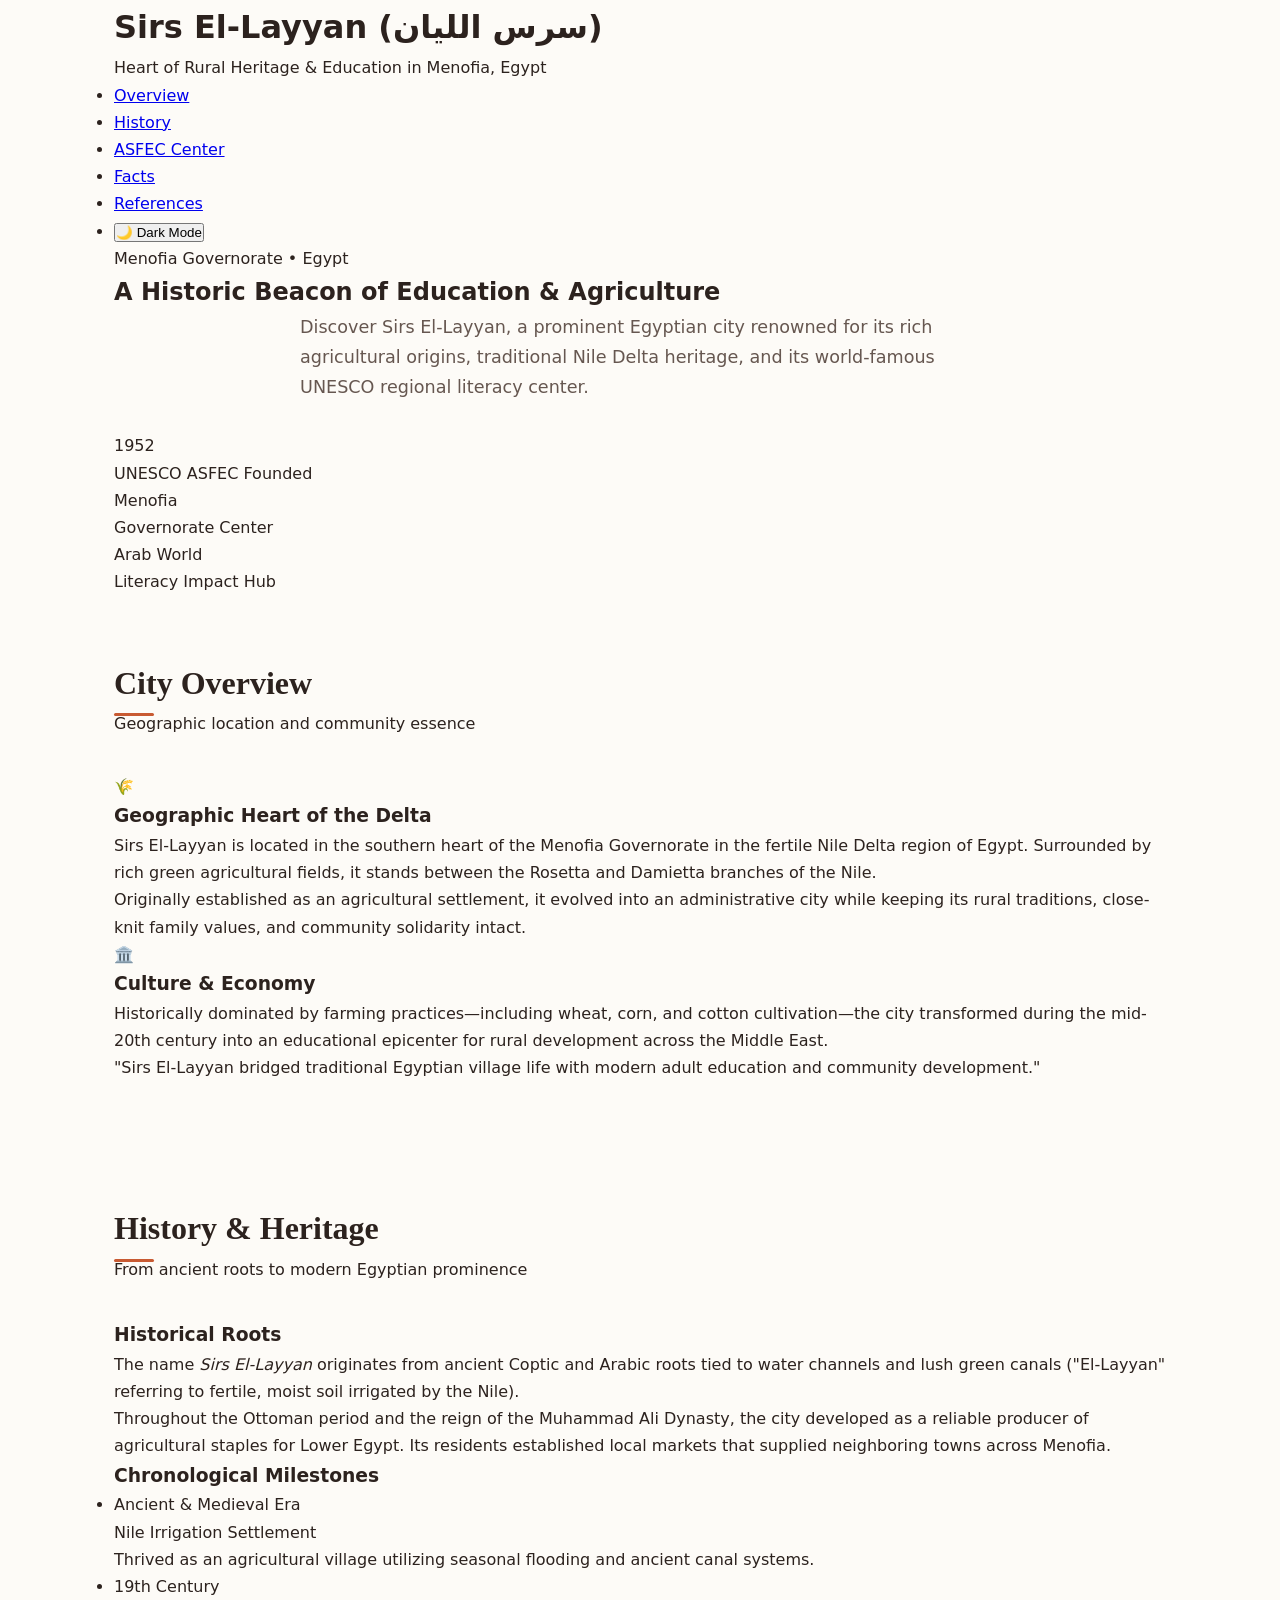
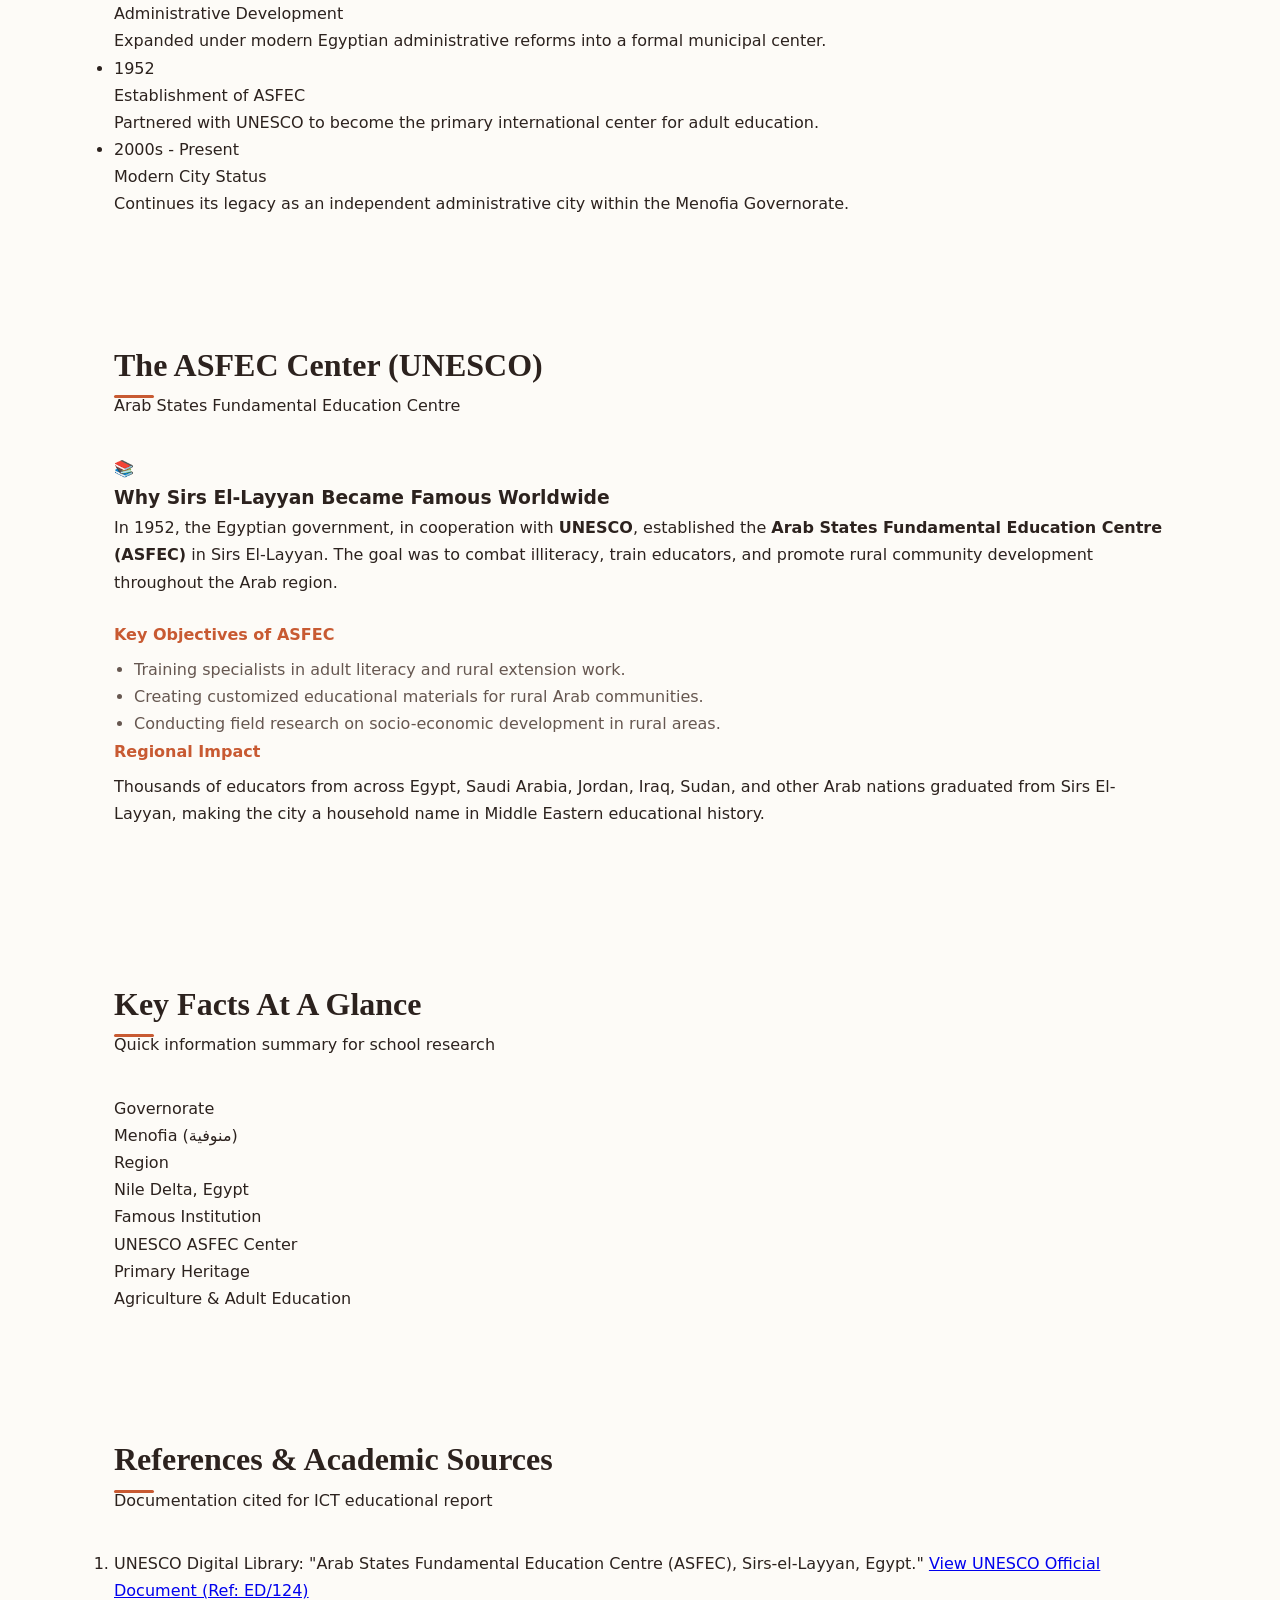
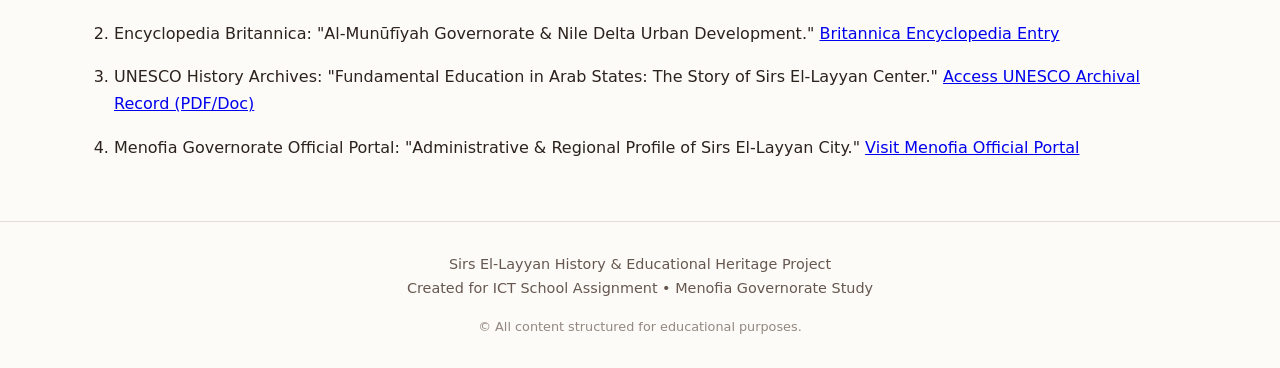
==== index.html @ 241ae407 "S" ====
<!DOCTYPE html>
<html lang="en">
<head>
    <meta charset="UTF-8">
    <meta name="viewport" content="width=device-width, initial-scale=1.0">
    <title>Sirs El-Layyan | History & Cultural Heritage</title>
    <!-- Linked external stylesheet -->
    <link rel="stylesheet" href="style.css">
    <!-- Linked external JavaScript file (loaded with defer) -->
    <script src="script.js" defer></script>
</head>
<body>

    <!-- MAIN HEADER AND NAVIGATION -->
    <header id="main-header">
        <div class="container header-content">
            <div class="brand-title">
                <h1>Sirs El-Layyan <span>(سرس الليان)</span></h1>
                <p class="brand-subtitle">Heart of Rural Heritage & Education in Menofia, Egypt</p>
            </div>
            
            <nav>
                <ul id="nav-menu">
                    <li><a href="#overview" class="nav-link">Overview</a></li>
                    <li><a href="#history" class="nav-link">History</a></li>
                    <li><a href="#asfec" class="nav-link">ASFEC Center</a></li>
                    <li><a href="#key-facts" class="nav-link">Facts</a></li>
                    <li><a href="#references" class="nav-link">References</a></li>
                    <li><button id="theme-toggle-btn">🌙 Dark Mode</button></li>
                </ul>
            </nav>
        </div>
    </header>

    <!-- HERO SECTION -->
    <section id="hero-section">
        <div class="container">
            <span class="hero-badge">Menofia Governorate • Egypt</span>
            <h2 class="hero-title">A Historic Beacon of Education & Agriculture</h2>
            <p class="hero-description">
                Discover Sirs El-Layyan, a prominent Egyptian city renowned for its rich agricultural origins, traditional Nile Delta heritage, and its world-famous UNESCO regional literacy center.
            </p>

            <div class="hero-stats-row">
                <div class="stat-box">
                    <div class="stat-number">1952</div>
                    <div class="stat-label">UNESCO ASFEC Founded</div>
                </div>
                <div class="stat-box">
                    <div class="stat-number">Menofia</div>
                    <div class="stat-label">Governorate Center</div>
                </div>
                <div class="stat-box">
                    <div class="stat-number">Arab World</div>
                    <div class="stat-label">Literacy Impact Hub</div>
                </div>
            </div>
        </div>
    </section>

    <!-- OVERVIEW SECTION -->
    <section id="overview" class="section-padding">
        <div class="container">
            <div class="section-header">
                <h2 class="section-title">City Overview</h2>
                <p class="section-subtitle">Geographic location and community essence</p>
            </div>

            <div class="grid-two-columns">
                <div class="grid-column">
                    <div class="content-card">
                        <span class="card-icon">🌾</span>
                        <h3 class="card-title">Geographic Heart of the Delta</h3>
                        <p class="card-text">
                            Sirs El-Layyan is located in the southern heart of the Menofia Governorate in the fertile Nile Delta region of Egypt. Surrounded by rich green agricultural fields, it stands between the Rosetta and Damietta branches of the Nile.
                        </p>
                        <p class="card-text">
                            Originally established as an agricultural settlement, it evolved into an administrative city while keeping its rural traditions, close-knit family values, and community solidarity intact.
                        </p>
                    </div>
                </div>

                <div class="grid-column">
                    <div class="content-card">
                        <span class="card-icon">🏛️</span>
                        <h3 class="card-title">Culture & Economy</h3>
                        <p class="card-text">
                            Historically dominated by farming practices—including wheat, corn, and cotton cultivation—the city transformed during the mid-20th century into an educational epicenter for rural development across the Middle East.
                        </p>
                        <div class="highlight-box">
                            "Sirs El-Layyan bridged traditional Egyptian village life with modern adult education and community development."
                        </div>
                    </div>
                </div>
            </div>
        </div>
    </section>

    <!-- HISTORY SECTION -->
    <section id="history" class="section-padding">
        <div class="container">
            <div class="section-header">
                <h2 class="section-title">History & Heritage</h2>
                <p class="section-subtitle">From ancient roots to modern Egyptian prominence</p>
            </div>

            <div class="grid-two-columns">
                <div class="grid-column">
                    <div class="content-card">
                        <h3 class="card-title">Historical Roots</h3>
                        <p class="card-text">
                            The name <em>Sirs El-Layyan</em> originates from ancient Coptic and Arabic roots tied to water channels and lush green canals ("El-Layyan" referring to fertile, moist soil irrigated by the Nile).
                        </p>
                        <p class="card-text">
                            Throughout the Ottoman period and the reign of the Muhammad Ali Dynasty, the city developed as a reliable producer of agricultural staples for Lower Egypt. Its residents established local markets that supplied neighboring towns across Menofia.
                        </p>
                    </div>
                </div>

                <div class="grid-column">
                    <div class="content-card">
                        <h3 class="card-title">Chronological Milestones</h3>
                        <ul class="timeline-list">
                            <li class="timeline-item">
                                <div class="timeline-year">Ancient & Medieval Era</div>
                                <div class="timeline-title">Nile Irrigation Settlement</div>
                                <div class="timeline-desc">Thrived as an agricultural village utilizing seasonal flooding and ancient canal systems.</div>
                            </li>
                            <li class="timeline-item">
                                <div class="timeline-year">19th Century</div>
                                <div class="timeline-title">Administrative Development</div>
                                <div class="timeline-desc">Expanded under modern Egyptian administrative reforms into a formal municipal center.</div>
                            </li>
                            <li class="timeline-item">
                                <div class="timeline-year">1952</div>
                                <div class="timeline-title">Establishment of ASFEC</div>
                                <div class="timeline-desc">Partnered with UNESCO to become the primary international center for adult education.</div>
                            </li>
                            <li class="timeline-item">
                                <div class="timeline-year">2000s - Present</div>
                                <div class="timeline-title">Modern City Status</div>
                                <div class="timeline-desc">Continues its legacy as an independent administrative city within the Menofia Governorate.</div>
                            </li>
                        </ul>
                    </div>
                </div>
            </div>
        </div>
    </section>

    <!-- ASFEC UNESCO SECTION -->
    <section id="asfec" class="section-padding">
        <div class="container">
            <div class="section-header">
                <h2 class="section-title">The ASFEC Center (UNESCO)</h2>
                <p class="section-subtitle">Arab States Fundamental Education Centre</p>
            </div>

            <div class="content-card" style="margin-bottom: 30px;">
                <span class="card-icon">📚</span>
                <h3 class="card-title">Why Sirs El-Layyan Became Famous Worldwide</h3>
                <p class="card-text">
                    In 1952, the Egyptian government, in cooperation with <strong>UNESCO</strong>, established the <strong>Arab States Fundamental Education Centre (ASFEC)</strong> in Sirs El-Layyan. The goal was to combat illiteracy, train educators, and promote rural community development throughout the Arab region.
                </p>
                
                <div class="grid-two-columns" style="margin-top: 25px;">
                    <div class="grid-column">
                        <h4 style="color: var(--accent-terracotta); margin-bottom: 8px;">Key Objectives of ASFEC</h4>
                        <ul style="padding-left: 20px; color: var(--text-muted);">
                            <li>Training specialists in adult literacy and rural extension work.</li>
                            <li>Creating customized educational materials for rural Arab communities.</li>
                            <li>Conducting field research on socio-economic development in rural areas.</li>
                        </ul>
                    </div>

                    <div class="grid-column">
                        <h4 style="color: var(--accent-terracotta); margin-bottom: 8px;">Regional Impact</h4>
                        <p class="card-text">
                            Thousands of educators from across Egypt, Saudi Arabia, Jordan, Iraq, Sudan, and other Arab nations graduated from Sirs El-Layyan, making the city a household name in Middle Eastern educational history.
                        </p>
                    </div>
                </div>
            </div>
        </div>
    </section>

    <!-- KEY FACTS SECTION -->
    <section id="key-facts" class="section-padding">
        <div class="container">
            <div class="section-header">
                <h2 class="section-title">Key Facts At A Glance</h2>
                <p class="section-subtitle">Quick information summary for school research</p>
            </div>

            <div id="facts-grid">
                <div class="fact-card">
                    <div class="fact-card-title">Governorate</div>
                    <p>Menofia (منوفية)</p>
                </div>
                <div class="fact-card">
                    <div class="fact-card-title">Region</div>
                    <p>Nile Delta, Egypt</p>
                </div>
                <div class="fact-card">
                    <div class="fact-card-title">Famous Institution</div>
                    <p>UNESCO ASFEC Center</p>
                </div>
                <div class="fact-card">
                    <div class="fact-card-title">Primary Heritage</div>
                    <p>Agriculture & Adult Education</p>
                </div>
            </div>
        </div>
    </section>

    <!-- REFERENCES SECTION -->
    <section id="references" class="section-padding">
        <div class="container">
            <div class="section-header">
                <h2 class="section-title">References & Academic Sources</h2>
                <p class="section-subtitle">Documentation cited for ICT educational report</p>
            </div>

            <div class="content-card">
                <ol class="reference-list">
                    <li class="reference-item">
                        <span class="reference-title">UNESCO Digital Library:</span> 
                        <span class="reference-source">"Arab States Fundamental Education Centre (ASFEC), Sirs-el-Layyan, Egypt."</span> 
                        <a href="https://unesdoc.unesco.org/ark:/48223/pf0000147228" target="_blank" rel="noopener noreferrer" class="reference-link">View UNESCO Official Document (Ref: ED/124)</a>
                    </li>
                    <li class="reference-item">
                        <span class="reference-title">Encyclopedia Britannica:</span> 
                        <span class="reference-source">"Al-Munūfīyah Governorate & Nile Delta Urban Development."</span> 
                        <a href="https://www.britannica.com/place/Al-Munufiyah" target="_blank" rel="noopener noreferrer" class="reference-link">Britannica Encyclopedia Entry</a>
                    </li>
                    <li class="reference-item">
                        <span class="reference-title">UNESCO History Archives:</span> 
                        <span class="reference-source">"Fundamental Education in Arab States: The Story of Sirs El-Layyan Center."</span> 
                        <a href="https://unesdoc.unesco.org/ark:/48223/pf0000067343" target="_blank" rel="noopener noreferrer" class="reference-link">Access UNESCO Archival Record (PDF/Doc)</a>
                    </li>
                    <li class="reference-item">
                        <span class="reference-title">Menofia Governorate Official Portal:</span> 
                        <span class="reference-source">"Administrative & Regional Profile of Sirs El-Layyan City."</span> 
                        <a href="http://www.monofeya.gov.eg" target="_blank" rel="noopener noreferrer" class="reference-link">Visit Menofia Official Portal</a>
                    </li>
                </ol>
            </div>
        </div>
    </section>

    <!-- FOOTER -->
    <footer id="main-footer">
        <div class="container">
            <p class="footer-text">Sirs El-Layyan History & Educational Heritage Project</p>
            <p class="student-credit">Created for ICT School Assignment • Menofia Governorate Study</p>
            <p style="margin-top: 15px; font-size: 0.8rem; opacity: 0.7;">&copy; All content structured for educational purposes.</p>
        </div>
    </footer>

</body>
</html>
---- style.css ----
/* =========================================================
   SIRS EL-LAYYAN HISTORICAL & EDUCATIONAL PORTAL
   Custom Stylesheet (Modular Architecture)
   ========================================================= */

/* --- 1. Root Variables & Theme Tokens --- */
:root {
    --bg-primary: #fdfbf7;
    --bg-surface: #ffffff;
    --bg-card: #ffffff;
    --text-main: #2c221e;
    --text-muted: #665750;
    --accent-terracotta: #c85a32;
    --accent-gold: #d4a359;
    --accent-hover: #a44322;
    --border-color: #e6ded6;
    --shadow-sm: 0 4px 12px rgba(44, 34, 30, 0.05);
    --shadow-md: 0 8px 24px rgba(44, 34, 30, 0.08);
    --radius-sm: 8px;
    --radius-lg: 16px;
    --font-heading: 'Georgia', serif;
    --font-body: 'Segoe UI', system-ui, -apple-system, sans-serif;
    --transition: all 0.3s ease;
}

/* --- Dark Theme Tokens --- */
body.dark-mode {
    --bg-primary: #181513;
    --bg-surface: #221d1a;
    --bg-card: #2a2420;
    --text-main: #f3ede7;
    --text-muted: #b5a89e;
    --accent-terracotta: #e07a5f;
    --accent-gold: #e5b869;
    --accent-hover: #f28f74;
    --border-color: #3d342e;
    --shadow-sm: 0 4px 12px rgba(0, 0, 0, 0.2);
    --shadow-md: 0 8px 24px rgba(0, 0, 0, 0.4);
}

/* --- 2. Base Reset & Layout --- */
* {
    box-sizing: border-box;
    margin: 0;
    padding: 0;
}

html {
    scroll-behavior: smooth;
}

body {
    background-color: var(--bg-primary);
    color: var(--text-main);
    font-family: var(--font-body);
    line-height: 1.7;
    transition: background-color 0.4s ease, color 0.4s ease;
}

.container {
    max-width: 1100px;
    margin: 0 auto;
    padding: 0 24px;
}

/* --- 3. Navigation Bar --- */
.navbar {
    position: sticky;
    top: 0;
    z-index: 1000;
    background-color: var(--bg-surface);
    border-bottom: 1px solid var(--border-color);
    box-shadow: var(--shadow-sm);
    transition: background-color 0.4s ease;
}

.nav-container {
    display: flex;
    justify-content: space-between;
    align-items: center;
    height: 70px;
}

.nav-logo {
    font-family: var(--font-heading);
    font-size: 1.4rem;
    font-weight: 700;
    color: var(--accent-terracotta);
    text-decoration: none;
    display: flex;
    align-items: center;
    gap: 8px;
}

.nav-links {
    display: flex;
    list-style: none;
    gap: 24px;
    align-items: center;
}

.nav-links a {
    text-decoration: none;
    color: var(--text-main);
    font-weight: 600;
    font-size: 0.95rem;
    transition: var(--transition);
}

.nav-links a:hover {
    color: var(--accent-terracotta);
}

/* Theme Toggle Button */
.theme-btn {
    background: transparent;
    border: 1px solid var(--border-color);
    color: var(--text-main);
    padding: 6px 14px;
    border-radius: 20px;
    cursor: pointer;
    font-weight: 600;
    display: flex;
    align-items: center;
    gap: 6px;
    transition: var(--transition);
}

.theme-btn:hover {
    border-color: var(--accent-terracotta);
    color: var(--accent-terracotta);
}

/* --- 4. Hero Section --- */
.hero {
    padding: 80px 0 60px;
    text-align: center;
    background: linear-gradient(180deg, var(--bg-surface) 0%, var(--bg-primary) 100%);
    border-bottom: 1px solid var(--border-color);
}

.badge {
    display: inline-block;
    padding: 4px 14px;
    background-color: rgba(200, 90, 50, 0.1);
    color: var(--accent-terracotta);
    border-radius: 50px;
    font-size: 0.85rem;
    font-weight: 700;
    letter-spacing: 1px;
    text-transform: uppercase;
    margin-bottom: 16px;
}

.hero h1 {
    font-family: var(--font-heading);
    font-size: 3rem;
    margin-bottom: 12px;
    color: var(--text-main);
}

.sub-title {
    font-family: var(--font-heading);
    font-size: 1.5rem;
    color: var(--accent-gold);
    margin-bottom: 20px;
    font-style: italic;
}

.hero-description {
    max-width: 680px;
    margin: 0 auto 30px;
    color: var(--text-muted);
    font-size: 1.1rem;
}

.cta-button {
    display: inline-block;
    background-color: var(--accent-terracotta);
    color: #ffffff !important;
    padding: 12px 28px;
    border-radius: var(--radius-sm);
    text-decoration: none;
    font-weight: 600;
    box-shadow: var(--shadow-sm);
    transition: var(--transition);
}

.cta-button:hover {
    background-color: var(--accent-hover);
    transform: translateY(-2px);
    box-shadow: var(--shadow-md);
}

/* --- 5. Content Sections --- */
.section-padding {
    padding: 60px 0;
}

.section-header {
    margin-bottom: 36px;
}

.section-header h2 {
    font-family: var(--font-heading);
    font-size: 2rem;
    color: var(--text-main);
    position: relative;
    display: inline-block;
}

.section-header h2::after {
    content: '';
    position: absolute;
    bottom: -6px;
    left: 0;
    width: 40px;
    height: 3px;
    background-color: var(--accent-terracotta);
    border-radius: 2px;
}

/* Multi-column Layouts */
.grid-2 {
    display: grid;
    grid-template-columns: repeat(auto-fit, minmax(300px, 1fr));
    gap: 32px;
}

.grid-3 {
    display: grid;
    grid-template-columns: repeat(auto-fit, minmax(280px, 1fr));
    gap: 24px;
}

/* Standard Content Card */
.card {
    background-color: var(--bg-card);
    border: 1px solid var(--border-color);
    border-radius: var(--radius-lg);
    padding: 32px;
    box-shadow: var(--shadow-sm);
    transition: var(--transition);
}

.card:hover {
    box-shadow: var(--shadow-md);
    transform: translateY(-4px);
}

.card h3 {
    font-family: var(--font-heading);
    font-size: 1.4rem;
    margin-bottom: 16px;
    color: var(--accent-terracotta);
}

.card p {
    color: var(--text-muted);
    margin-bottom: 16px;
}

.card p:last-child {
    margin-bottom: 0;
}

/* Feature Card Highlight (ASFEC Focus) */
.feature-card {
    border-left: 4px solid var(--accent-gold);
    background: linear-gradient(135deg, var(--bg-card) 0%, var(--bg-surface) 100%);
}

.feature-tag {
    font-size: 0.75rem;
    font-weight: 700;
    color: var(--accent-gold);
    text-transform: uppercase;
    letter-spacing: 1px;
    margin-bottom: 8px;
    display: block;
}

/* Stats Box Component */
.stats-box {
    display: flex;
    justify-content: space-around;
    align-items: center;
    background-color: var(--bg-surface);
    border: 1px solid var(--border-color);
    border-radius: var(--radius-lg);
    padding: 24px;
    margin-top: 24px;
    text-align: center;
}

.stat-item .stat-number {
    font-family: var(--font-heading);
    font-size: 2rem;
    font-weight: 700;
    color: var(--accent-terracotta);
}

.stat-item .stat-label {
    font-size: 0.85rem;
    color: var(--text-muted);
    text-transform: uppercase;
    letter-spacing: 0.5px;
}

/* Key Facts List */
.fact-list {
    list-style: none;
    margin-top: 12px;
}

.fact-list li {
    position: relative;
    padding-left: 24px;
    margin-bottom: 12px;
    color: var(--text-muted);
}

.fact-list li::before {
    content: "•";
    position: absolute;
    left: 4px;
    color: var(--accent-terracotta);
    font-size: 1.4rem;
    line-height: 1;
}

/* --- 6. References Section --- */
.references-section {
    background-color: var(--bg-surface);
    border-top: 1px solid var(--border-color);
    border-bottom: 1px solid var(--border-color);
}

.reference-list {
    display: flex;
    flex-direction: column;
    gap: 16px;
}

.ref-item {
    padding: 16px 20px;
    border-left: 3px solid var(--accent-terracotta);
    background-color: var(--bg-primary);
    border-radius: 0 var(--radius-sm) var(--radius-sm) 0;
}

.ref-title {
    font-weight: 600;
    color: var(--text-main);
}

.ref-details {
    font-size: 0.9rem;
    color: var(--text-muted);
    margin-top: 4px;
}

.ref-link {
    display: inline-block;
    margin-top: 6px;
    font-size: 0.85rem;
    color: var(--accent-terracotta);
    text-decoration: none;
    font-weight: 600;

    /* Styling for clear external links */
    word-break: break-all;
    transition: var(--transition);
}

.ref-link:hover {
    text-decoration: underline;
    color: var(--accent-hover);
}

/* --- 7. Footer --- */
footer {
    padding: 30px 0;
    text-align: center;
    border-top: 1px solid var(--border-color);
    color: var(--text-muted);
    font-size: 0.9rem;
}

/* --- 8. Responsive Adjustments --- */
@media (max-width: 768px) {
    .nav-container {
        flex-direction: column;
        height: auto;
        padding: 16px 0;
        gap: 12px;
    }

    .nav-links {
        gap: 16px;
        flex-wrap: wrap;
        justify-content: center;
    }

    .hero h1 {
        font-size: 2.2rem;
    }

    .sub-title {
        font-size: 1.2rem;
    }

    .stats-box {
        flex-direction: column;
        gap: 16px;
    }
}
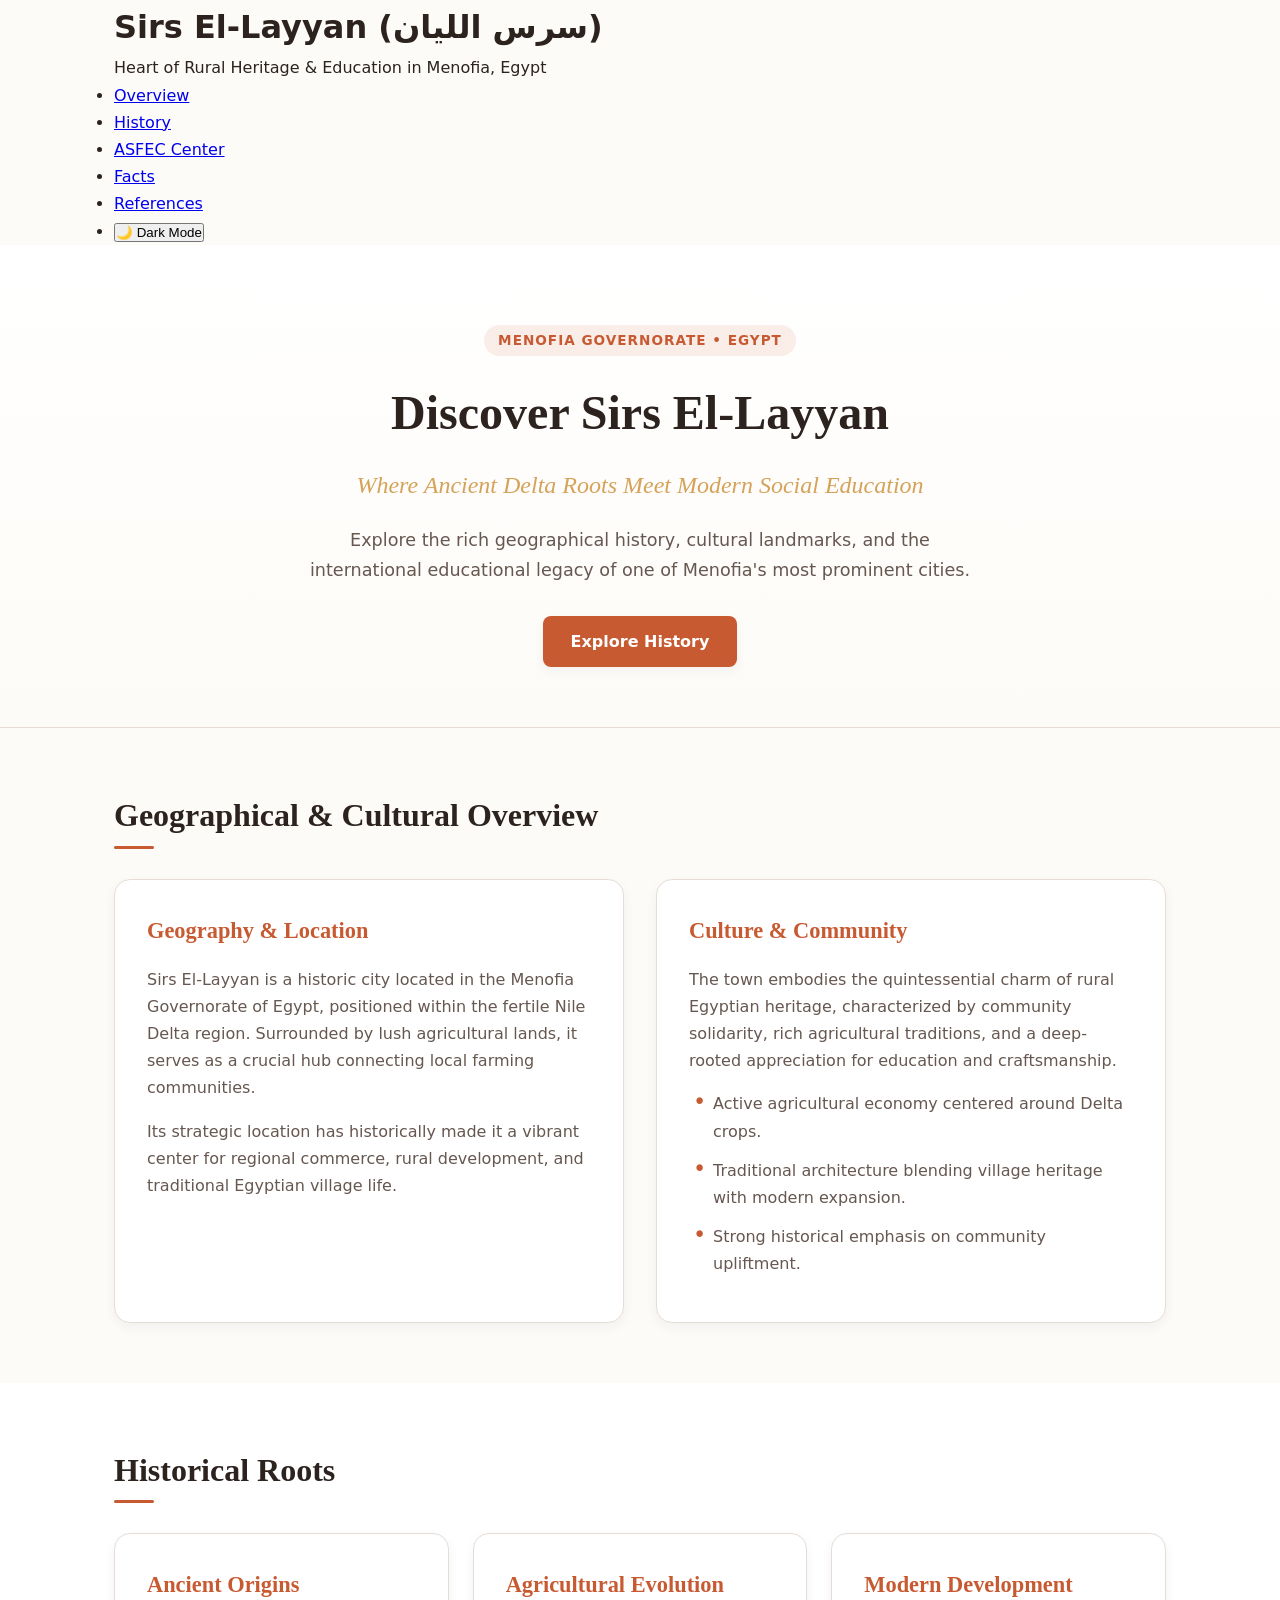
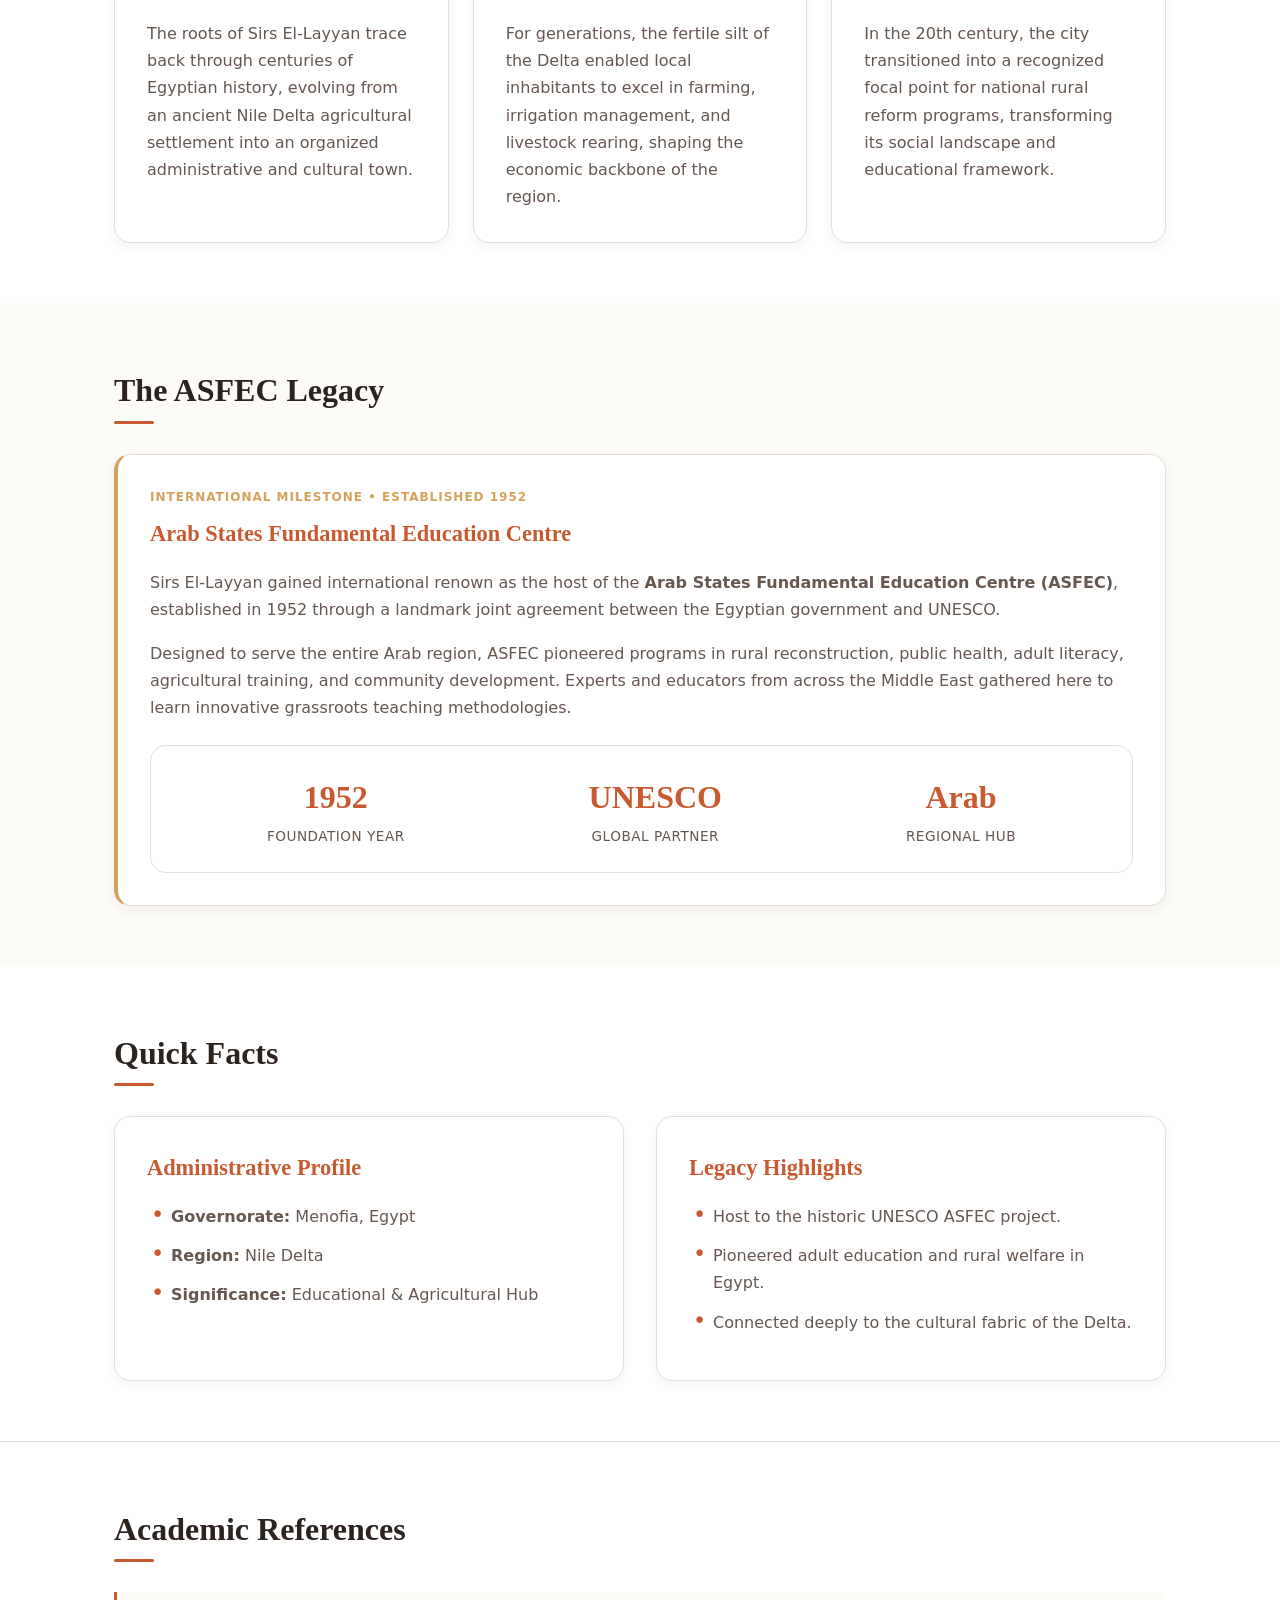
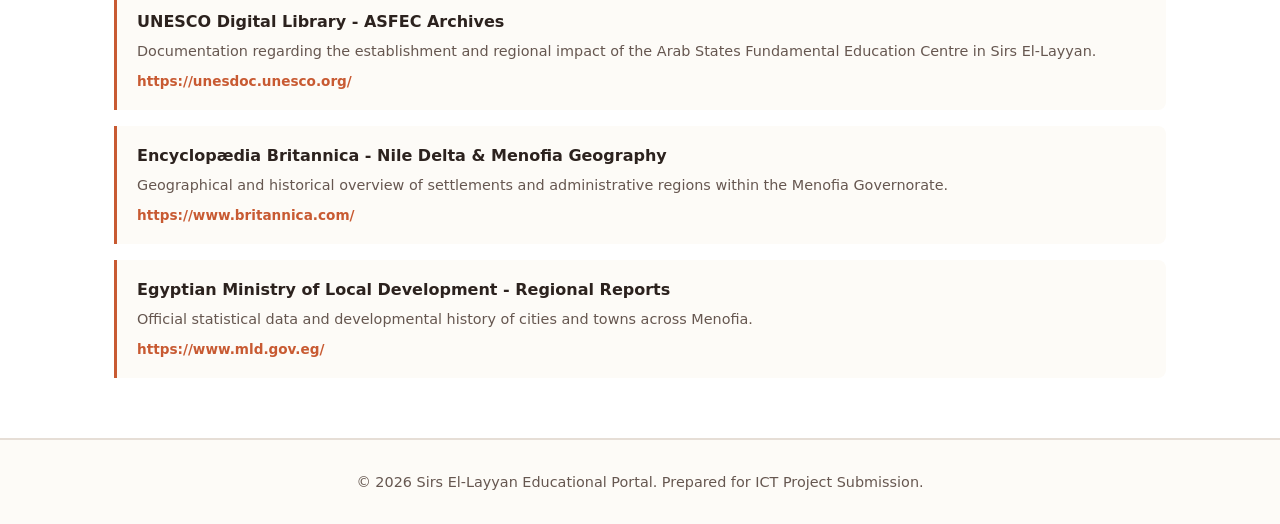
==== commit e961d559: "Update clean code with no comments" ====
--- a/index.html
+++ b/index.html
@@ -1,261 +1,166 @@
 <!DOCTYPE html>
 <html lang="en">
 <head>
-    <meta charset="UTF-8">
-    <meta name="viewport" content="width=device-width, initial-scale=1.0">
-    <title>Sirs El-Layyan | History & Cultural Heritage</title>
-    <!-- Linked external stylesheet -->
-    <link rel="stylesheet" href="style.css">
-    <!-- Linked external JavaScript file (loaded with defer) -->
-    <script src="script.js" defer></script>
+<meta charset="UTF-8">
+<meta name="viewport" content="width=device-width, initial-scale=1.0">
+<title>Sirs El-Layyan | History & Cultural Heritage</title>
+<link rel="stylesheet" href="style.css">
+<script src="script.js" defer></script>
 </head>
 <body>
-
-    <!-- MAIN HEADER AND NAVIGATION -->
-    <header id="main-header">
-        <div class="container header-content">
-            <div class="brand-title">
-                <h1>Sirs El-Layyan <span>(سرس الليان)</span></h1>
-                <p class="brand-subtitle">Heart of Rural Heritage & Education in Menofia, Egypt</p>
-            </div>
-            
-            <nav>
-                <ul id="nav-menu">
-                    <li><a href="#overview" class="nav-link">Overview</a></li>
-                    <li><a href="#history" class="nav-link">History</a></li>
-                    <li><a href="#asfec" class="nav-link">ASFEC Center</a></li>
-                    <li><a href="#key-facts" class="nav-link">Facts</a></li>
-                    <li><a href="#references" class="nav-link">References</a></li>
-                    <li><button id="theme-toggle-btn">🌙 Dark Mode</button></li>
-                </ul>
-            </nav>
-        </div>
-    </header>
-
-    <!-- HERO SECTION -->
-    <section id="hero-section">
-        <div class="container">
-            <span class="hero-badge">Menofia Governorate • Egypt</span>
-            <h2 class="hero-title">A Historic Beacon of Education & Agriculture</h2>
-            <p class="hero-description">
-                Discover Sirs El-Layyan, a prominent Egyptian city renowned for its rich agricultural origins, traditional Nile Delta heritage, and its world-famous UNESCO regional literacy center.
-            </p>
-
-            <div class="hero-stats-row">
-                <div class="stat-box">
-                    <div class="stat-number">1952</div>
-                    <div class="stat-label">UNESCO ASFEC Founded</div>
-                </div>
-                <div class="stat-box">
-                    <div class="stat-number">Menofia</div>
-                    <div class="stat-label">Governorate Center</div>
-                </div>
-                <div class="stat-box">
-                    <div class="stat-number">Arab World</div>
-                    <div class="stat-label">Literacy Impact Hub</div>
-                </div>
-            </div>
-        </div>
-    </section>
-
-    <!-- OVERVIEW SECTION -->
-    <section id="overview" class="section-padding">
-        <div class="container">
-            <div class="section-header">
-                <h2 class="section-title">City Overview</h2>
-                <p class="section-subtitle">Geographic location and community essence</p>
-            </div>
-
-            <div class="grid-two-columns">
-                <div class="grid-column">
-                    <div class="content-card">
-                        <span class="card-icon">🌾</span>
-                        <h3 class="card-title">Geographic Heart of the Delta</h3>
-                        <p class="card-text">
-                            Sirs El-Layyan is located in the southern heart of the Menofia Governorate in the fertile Nile Delta region of Egypt. Surrounded by rich green agricultural fields, it stands between the Rosetta and Damietta branches of the Nile.
-                        </p>
-                        <p class="card-text">
-                            Originally established as an agricultural settlement, it evolved into an administrative city while keeping its rural traditions, close-knit family values, and community solidarity intact.
-                        </p>
-                    </div>
-                </div>
-
-                <div class="grid-column">
-                    <div class="content-card">
-                        <span class="card-icon">🏛️</span>
-                        <h3 class="card-title">Culture & Economy</h3>
-                        <p class="card-text">
-                            Historically dominated by farming practices—including wheat, corn, and cotton cultivation—the city transformed during the mid-20th century into an educational epicenter for rural development across the Middle East.
-                        </p>
-                        <div class="highlight-box">
-                            "Sirs El-Layyan bridged traditional Egyptian village life with modern adult education and community development."
-                        </div>
-                    </div>
-                </div>
-            </div>
-        </div>
-    </section>
-
-    <!-- HISTORY SECTION -->
-    <section id="history" class="section-padding">
-        <div class="container">
-            <div class="section-header">
-                <h2 class="section-title">History & Heritage</h2>
-                <p class="section-subtitle">From ancient roots to modern Egyptian prominence</p>
-            </div>
-
-            <div class="grid-two-columns">
-                <div class="grid-column">
-                    <div class="content-card">
-                        <h3 class="card-title">Historical Roots</h3>
-                        <p class="card-text">
-                            The name <em>Sirs El-Layyan</em> originates from ancient Coptic and Arabic roots tied to water channels and lush green canals ("El-Layyan" referring to fertile, moist soil irrigated by the Nile).
-                        </p>
-                        <p class="card-text">
-                            Throughout the Ottoman period and the reign of the Muhammad Ali Dynasty, the city developed as a reliable producer of agricultural staples for Lower Egypt. Its residents established local markets that supplied neighboring towns across Menofia.
-                        </p>
-                    </div>
-                </div>
-
-                <div class="grid-column">
-                    <div class="content-card">
-                        <h3 class="card-title">Chronological Milestones</h3>
-                        <ul class="timeline-list">
-                            <li class="timeline-item">
-                                <div class="timeline-year">Ancient & Medieval Era</div>
-                                <div class="timeline-title">Nile Irrigation Settlement</div>
-                                <div class="timeline-desc">Thrived as an agricultural village utilizing seasonal flooding and ancient canal systems.</div>
-                            </li>
-                            <li class="timeline-item">
-                                <div class="timeline-year">19th Century</div>
-                                <div class="timeline-title">Administrative Development</div>
-                                <div class="timeline-desc">Expanded under modern Egyptian administrative reforms into a formal municipal center.</div>
-                            </li>
-                            <li class="timeline-item">
-                                <div class="timeline-year">1952</div>
-                                <div class="timeline-title">Establishment of ASFEC</div>
-                                <div class="timeline-desc">Partnered with UNESCO to become the primary international center for adult education.</div>
-                            </li>
-                            <li class="timeline-item">
-                                <div class="timeline-year">2000s - Present</div>
-                                <div class="timeline-title">Modern City Status</div>
-                                <div class="timeline-desc">Continues its legacy as an independent administrative city within the Menofia Governorate.</div>
-                            </li>
-                        </ul>
-                    </div>
-                </div>
-            </div>
-        </div>
-    </section>
-
-    <!-- ASFEC UNESCO SECTION -->
-    <section id="asfec" class="section-padding">
-        <div class="container">
-            <div class="section-header">
-                <h2 class="section-title">The ASFEC Center (UNESCO)</h2>
-                <p class="section-subtitle">Arab States Fundamental Education Centre</p>
-            </div>
-
-            <div class="content-card" style="margin-bottom: 30px;">
-                <span class="card-icon">📚</span>
-                <h3 class="card-title">Why Sirs El-Layyan Became Famous Worldwide</h3>
-                <p class="card-text">
-                    In 1952, the Egyptian government, in cooperation with <strong>UNESCO</strong>, established the <strong>Arab States Fundamental Education Centre (ASFEC)</strong> in Sirs El-Layyan. The goal was to combat illiteracy, train educators, and promote rural community development throughout the Arab region.
-                </p>
-                
-                <div class="grid-two-columns" style="margin-top: 25px;">
-                    <div class="grid-column">
-                        <h4 style="color: var(--accent-terracotta); margin-bottom: 8px;">Key Objectives of ASFEC</h4>
-                        <ul style="padding-left: 20px; color: var(--text-muted);">
-                            <li>Training specialists in adult literacy and rural extension work.</li>
-                            <li>Creating customized educational materials for rural Arab communities.</li>
-                            <li>Conducting field research on socio-economic development in rural areas.</li>
-                        </ul>
-                    </div>
-
-                    <div class="grid-column">
-                        <h4 style="color: var(--accent-terracotta); margin-bottom: 8px;">Regional Impact</h4>
-                        <p class="card-text">
-                            Thousands of educators from across Egypt, Saudi Arabia, Jordan, Iraq, Sudan, and other Arab nations graduated from Sirs El-Layyan, making the city a household name in Middle Eastern educational history.
-                        </p>
-                    </div>
-                </div>
-            </div>
-        </div>
-    </section>
-
-    <!-- KEY FACTS SECTION -->
-    <section id="key-facts" class="section-padding">
-        <div class="container">
-            <div class="section-header">
-                <h2 class="section-title">Key Facts At A Glance</h2>
-                <p class="section-subtitle">Quick information summary for school research</p>
-            </div>
-
-            <div id="facts-grid">
-                <div class="fact-card">
-                    <div class="fact-card-title">Governorate</div>
-                    <p>Menofia (منوفية)</p>
-                </div>
-                <div class="fact-card">
-                    <div class="fact-card-title">Region</div>
-                    <p>Nile Delta, Egypt</p>
-                </div>
-                <div class="fact-card">
-                    <div class="fact-card-title">Famous Institution</div>
-                    <p>UNESCO ASFEC Center</p>
-                </div>
-                <div class="fact-card">
-                    <div class="fact-card-title">Primary Heritage</div>
-                    <p>Agriculture & Adult Education</p>
-                </div>
-            </div>
-        </div>
-    </section>
-
-    <!-- REFERENCES SECTION -->
-    <section id="references" class="section-padding">
-        <div class="container">
-            <div class="section-header">
-                <h2 class="section-title">References & Academic Sources</h2>
-                <p class="section-subtitle">Documentation cited for ICT educational report</p>
-            </div>
-
-            <div class="content-card">
-                <ol class="reference-list">
-                    <li class="reference-item">
-                        <span class="reference-title">UNESCO Digital Library:</span> 
-                        <span class="reference-source">"Arab States Fundamental Education Centre (ASFEC), Sirs-el-Layyan, Egypt."</span> 
-                        <a href="https://unesdoc.unesco.org/ark:/48223/pf0000147228" target="_blank" rel="noopener noreferrer" class="reference-link">View UNESCO Official Document (Ref: ED/124)</a>
-                    </li>
-                    <li class="reference-item">
-                        <span class="reference-title">Encyclopedia Britannica:</span> 
-                        <span class="reference-source">"Al-Munūfīyah Governorate & Nile Delta Urban Development."</span> 
-                        <a href="https://www.britannica.com/place/Al-Munufiyah" target="_blank" rel="noopener noreferrer" class="reference-link">Britannica Encyclopedia Entry</a>
-                    </li>
-                    <li class="reference-item">
-                        <span class="reference-title">UNESCO History Archives:</span> 
-                        <span class="reference-source">"Fundamental Education in Arab States: The Story of Sirs El-Layyan Center."</span> 
-                        <a href="https://unesdoc.unesco.org/ark:/48223/pf0000067343" target="_blank" rel="noopener noreferrer" class="reference-link">Access UNESCO Archival Record (PDF/Doc)</a>
-                    </li>
-                    <li class="reference-item">
-                        <span class="reference-title">Menofia Governorate Official Portal:</span> 
-                        <span class="reference-source">"Administrative & Regional Profile of Sirs El-Layyan City."</span> 
-                        <a href="http://www.monofeya.gov.eg" target="_blank" rel="noopener noreferrer" class="reference-link">Visit Menofia Official Portal</a>
-                    </li>
-                </ol>
-            </div>
-        </div>
-    </section>
-
-    <!-- FOOTER -->
-    <footer id="main-footer">
-        <div class="container">
-            <p class="footer-text">Sirs El-Layyan History & Educational Heritage Project</p>
-            <p class="student-credit">Created for ICT School Assignment • Menofia Governorate Study</p>
-            <p style="margin-top: 15px; font-size: 0.8rem; opacity: 0.7;">&copy; All content structured for educational purposes.</p>
-        </div>
-    </footer>
-
+<header id="main-header">
+<div class="container header-content">
+<div class="brand-title">
+<h1>Sirs El-Layyan <span>(سرس الليان)</span></h1>
+<p class="brand-subtitle">Heart of Rural Heritage & Education in Menofia, Egypt</p>
+</div>
+<nav>
+<ul id="nav-menu">
+<li><a href="#overview" class="nav-link">Overview</a></li>
+<li><a href="#history" class="nav-link">History</a></li>
+<li><a href="#asfec" class="nav-link">ASFEC Center</a></li>
+<li><a href="#key-facts" class="nav-link">Facts</a></li>
+<li><a href="#references" class="nav-link">References</a></li>
+<li><button id="theme-toggle-btn">🌙 Dark Mode</button></li>
+</ul>
+</nav>
+</div>
+</header>
+<main>
+<section class="hero">
+<div class="container">
+<span class="badge">Menofia Governorate • Egypt</span>
+<h1>Discover Sirs El-Layyan</h1>
+<p class="sub-title">Where Ancient Delta Roots Meet Modern Social Education</p>
+<p class="hero-description">Explore the rich geographical history, cultural landmarks, and the international educational legacy of one of Menofia's most prominent cities.</p>
+<a href="#overview" class="cta-button">Explore History</a>
+</div>
+</section>
+<section id="overview" class="section-padding">
+<div class="container">
+<div class="section-header">
+<h2>Geographical & Cultural Overview</h2>
+</div>
+<div class="grid-2">
+<div class="card">
+<h3>Geography & Location</h3>
+<p>Sirs El-Layyan is a historic city located in the Menofia Governorate of Egypt, positioned within the fertile Nile Delta region. Surrounded by lush agricultural lands, it serves as a crucial hub connecting local farming communities.</p>
+<p>Its strategic location has historically made it a vibrant center for regional commerce, rural development, and traditional Egyptian village life.</p>
+</div>
+<div class="card">
+<h3>Culture & Community</h3>
+<p>The town embodies the quintessential charm of rural Egyptian heritage, characterized by community solidarity, rich agricultural traditions, and a deep-rooted appreciation for education and craftsmanship.</p>
+<ul class="fact-list">
+<li>Active agricultural economy centered around Delta crops.</li>
+<li>Traditional architecture blending village heritage with modern expansion.</li>
+<li>Strong historical emphasis on community upliftment.</li>
+</ul>
+</div>
+</div>
+</div>
+</section>
+<section id="history" class="section-padding" style="background-color: var(--bg-surface);">
+<div class="container">
+<div class="section-header">
+<h2>Historical Roots</h2>
+</div>
+<div class="grid-3">
+<div class="card">
+<h3>Ancient Origins</h3>
+<p>The roots of Sirs El-Layyan trace back through centuries of Egyptian history, evolving from an ancient Nile Delta agricultural settlement into an organized administrative and cultural town.</p>
+</div>
+<div class="card">
+<h3>Agricultural Evolution</h3>
+<p>For generations, the fertile silt of the Delta enabled local inhabitants to excel in farming, irrigation management, and livestock rearing, shaping the economic backbone of the region.</p>
+</div>
+<div class="card">
+<h3>Modern Development</h3>
+<p>In the 20th century, the city transitioned into a recognized focal point for national rural reform programs, transforming its social landscape and educational framework.</p>
+</div>
+</div>
+</div>
+</section>
+<section id="asfec" class="section-padding">
+<div class="container">
+<div class="section-header">
+<h2>The ASFEC Legacy</h2>
+</div>
+<div class="card feature-card">
+<span class="feature-tag">International Milestone • Established 1952</span>
+<h3>Arab States Fundamental Education Centre</h3>
+<p>Sirs El-Layyan gained international renown as the host of the <strong>Arab States Fundamental Education Centre (ASFEC)</strong>, established in 1952 through a landmark joint agreement between the Egyptian government and UNESCO.</p>
+<p>Designed to serve the entire Arab region, ASFEC pioneered programs in rural reconstruction, public health, adult literacy, agricultural training, and community development. Experts and educators from across the Middle East gathered here to learn innovative grassroots teaching methodologies.</p>
+<div class="stats-box">
+<div class="stat-item">
+<div class="stat-number">1952</div>
+<div class="stat-label">Foundation Year</div>
+</div>
+<div class="stat-item">
+<div class="stat-number">UNESCO</div>
+<div class="stat-label">Global Partner</div>
+</div>
+<div class="stat-item">
+<div class="stat-number">Arab</div>
+<div class="stat-label">Regional Hub</div>
+</div>
+</div>
+</div>
+</div>
+</section>
+<section id="key-facts" class="section-padding" style="background-color: var(--bg-surface);">
+<div class="container">
+<div class="section-header">
+<h2>Quick Facts</h2>
+</div>
+<div class="grid-2">
+<div class="card">
+<h3>Administrative Profile</h3>
+<ul class="fact-list">
+<li><strong>Governorate:</strong> Menofia, Egypt</li>
+<li><strong>Region:</strong> Nile Delta</li>
+<li><strong>Significance:</strong> Educational & Agricultural Hub</li>
+</ul>
+</div>
+<div class="card">
+<h3>Legacy Highlights</h3>
+<ul class="fact-list">
+<li>Host to the historic UNESCO ASFEC project.</li>
+<li>Pioneered adult education and rural welfare in Egypt.</li>
+<li>Connected deeply to the cultural fabric of the Delta.</li>
+</ul>
+</div>
+</div>
+</div>
+</section>
+<section id="references" class="section-padding references-section">
+<div class="container">
+<div class="section-header">
+<h2>Academic References</h2>
+</div>
+<div class="reference-list">
+<div class="ref-item">
+<div class="ref-title">UNESCO Digital Library - ASFEC Archives</div>
+<div class="ref-details">Documentation regarding the establishment and regional impact of the Arab States Fundamental Education Centre in Sirs El-Layyan.</div>
+<a href="https://unesdoc.unesco.org/" target="_blank" rel="noopener noreferrer" class="ref-link">https://unesdoc.unesco.org/</a>
+</div>
+<div class="ref-item">
+<div class="ref-title">Encyclopædia Britannica - Nile Delta & Menofia Geography</div>
+<div class="ref-details">Geographical and historical overview of settlements and administrative regions within the Menofia Governorate.</div>
+<a href="https://www.britannica.com/" target="_blank" rel="noopener noreferrer" class="ref-link">https://www.britannica.com/</a>
+</div>
+<div class="ref-item">
+<div class="ref-title">Egyptian Ministry of Local Development - Regional Reports</div>
+<div class="ref-details">Official statistical data and developmental history of cities and towns across Menofia.</div>
+<a href="https://www.mld.gov.eg/" target="_blank" rel="noopener noreferrer" class="ref-link">https://www.mld.gov.eg/</a>
+</div>
+</div>
+</div>
+</section>
+</main>
+<footer>
+<div class="container">
+<p>&copy; 2026 Sirs El-Layyan Educational Portal. Prepared for ICT Project Submission.</p>
+</div>
+</footer>
 </body>
 </html>
--- a/style.css
+++ b/style.css
@@ -1,9 +1,3 @@
-/* =========================================================
-   SIRS EL-LAYYAN HISTORICAL & EDUCATIONAL PORTAL
-   Custom Stylesheet (Modular Architecture)
-   ========================================================= */
-
-/* --- 1. Root Variables & Theme Tokens --- */
 :root {
     --bg-primary: #fdfbf7;
     --bg-surface: #ffffff;
@@ -23,7 +17,6 @@
     --transition: all 0.3s ease;
 }
 
-/* --- Dark Theme Tokens --- */
 body.dark-mode {
     --bg-primary: #181513;
     --bg-surface: #221d1a;
@@ -38,7 +31,6 @@
     --shadow-md: 0 8px 24px rgba(0, 0, 0, 0.4);
 }
 
-/* --- 2. Base Reset & Layout --- */
 * {
     box-sizing: border-box;
     margin: 0;
@@ -63,7 +55,6 @@
     padding: 0 24px;
 }
 
-/* --- 3. Navigation Bar --- */
 .navbar {
     position: sticky;
     top: 0;
@@ -111,7 +102,6 @@
     color: var(--accent-terracotta);
 }
 
-/* Theme Toggle Button */
 .theme-btn {
     background: transparent;
     border: 1px solid var(--border-color);
@@ -131,7 +121,6 @@
     color: var(--accent-terracotta);
 }
 
-/* --- 4. Hero Section --- */
 .hero {
     padding: 80px 0 60px;
     text-align: center;
@@ -192,7 +181,6 @@
     box-shadow: var(--shadow-md);
 }
 
-/* --- 5. Content Sections --- */
 .section-padding {
     padding: 60px 0;
 }
@@ -220,7 +208,6 @@
     border-radius: 2px;
 }
 
-/* Multi-column Layouts */
 .grid-2 {
     display: grid;
     grid-template-columns: repeat(auto-fit, minmax(300px, 1fr));
@@ -233,7 +220,6 @@
     gap: 24px;
 }
 
-/* Standard Content Card */
 .card {
     background-color: var(--bg-card);
     border: 1px solid var(--border-color);
@@ -264,7 +250,6 @@
     margin-bottom: 0;
 }
 
-/* Feature Card Highlight (ASFEC Focus) */
 .feature-card {
     border-left: 4px solid var(--accent-gold);
     background: linear-gradient(135deg, var(--bg-card) 0%, var(--bg-surface) 100%);
@@ -280,7 +265,6 @@
     display: block;
 }
 
-/* Stats Box Component */
 .stats-box {
     display: flex;
     justify-content: space-around;
@@ -307,7 +291,6 @@
     letter-spacing: 0.5px;
 }
 
-/* Key Facts List */
 .fact-list {
     list-style: none;
     margin-top: 12px;
@@ -329,7 +312,6 @@
     line-height: 1;
 }
 
-/* --- 6. References Section --- */
 .references-section {
     background-color: var(--bg-surface);
     border-top: 1px solid var(--border-color);
@@ -367,8 +349,6 @@
     color: var(--accent-terracotta);
     text-decoration: none;
     font-weight: 600;
-
-    /* Styling for clear external links */
     word-break: break-all;
     transition: var(--transition);
 }
@@ -378,7 +358,6 @@
     color: var(--accent-hover);
 }
 
-/* --- 7. Footer --- */
 footer {
     padding: 30px 0;
     text-align: center;
@@ -387,7 +366,6 @@
     font-size: 0.9rem;
 }
 
-/* --- 8. Responsive Adjustments --- */
 @media (max-width: 768px) {
     .nav-container {
         flex-direction: column;
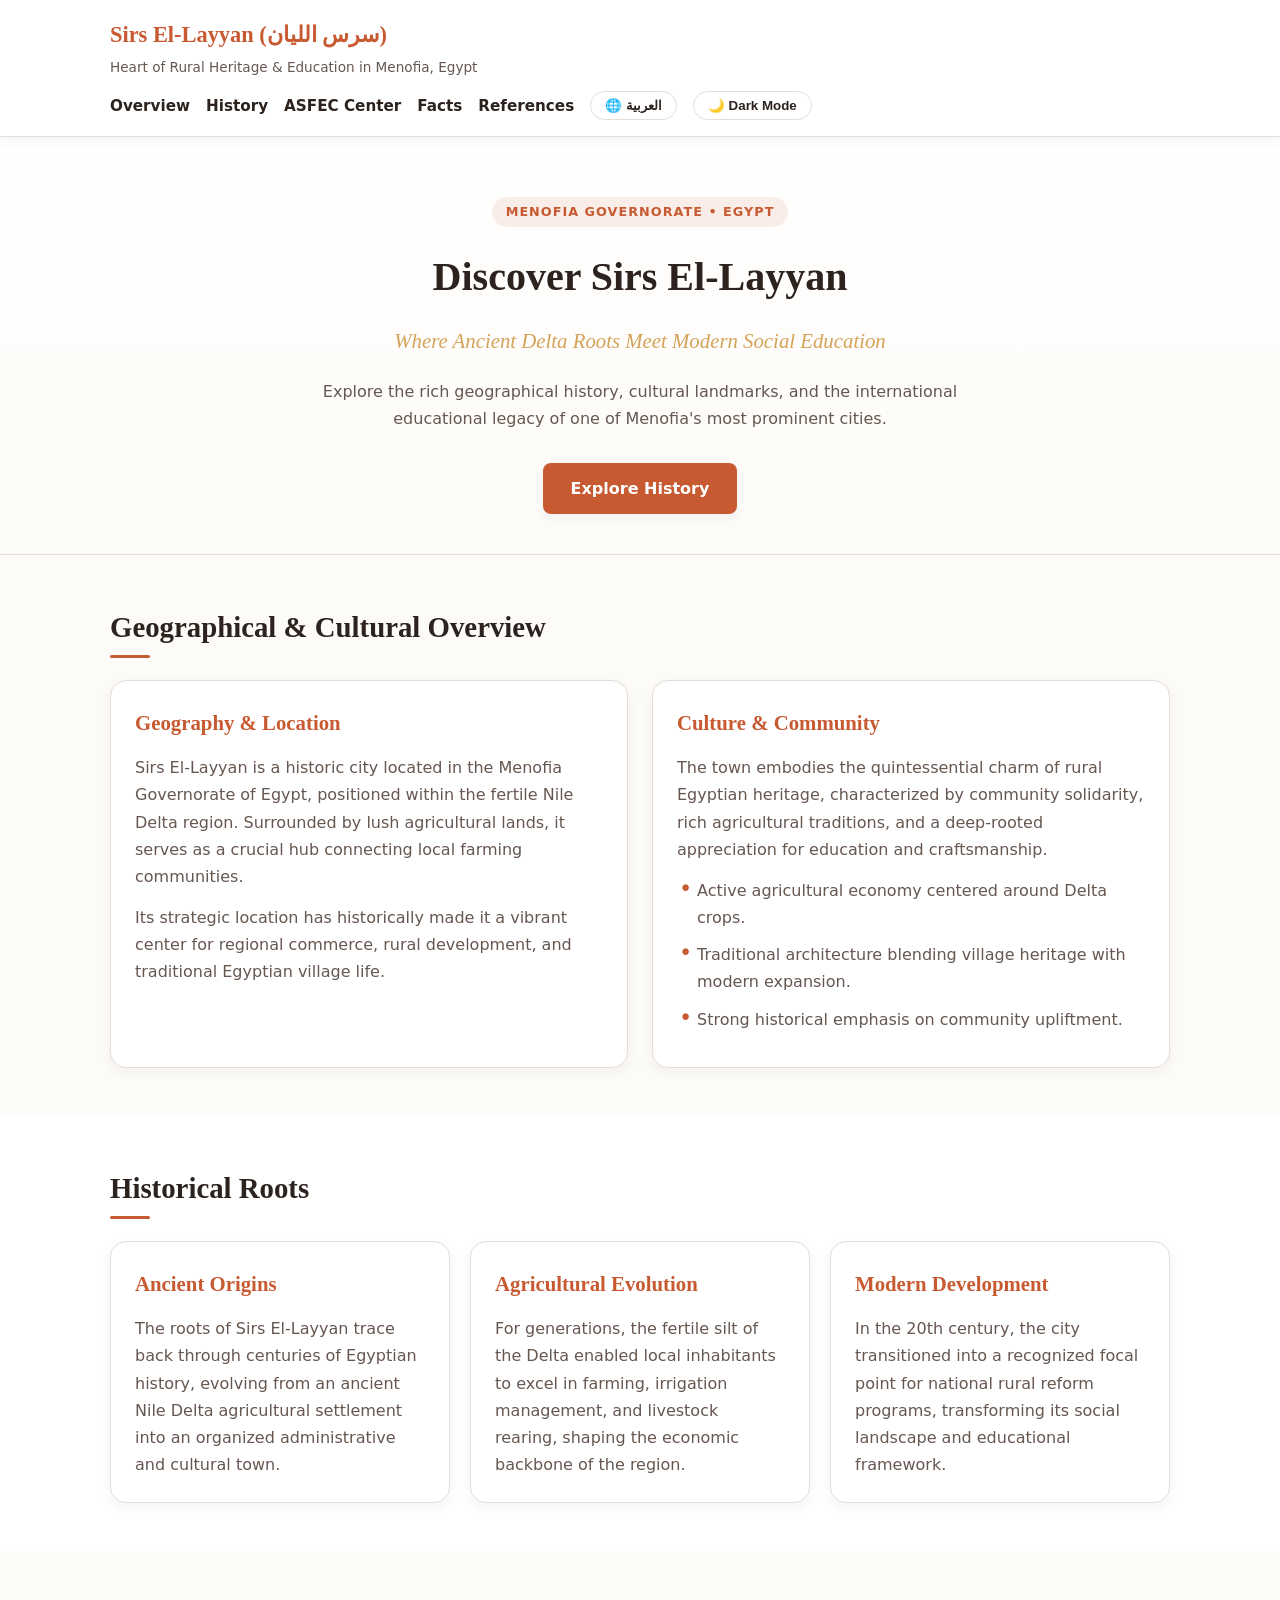
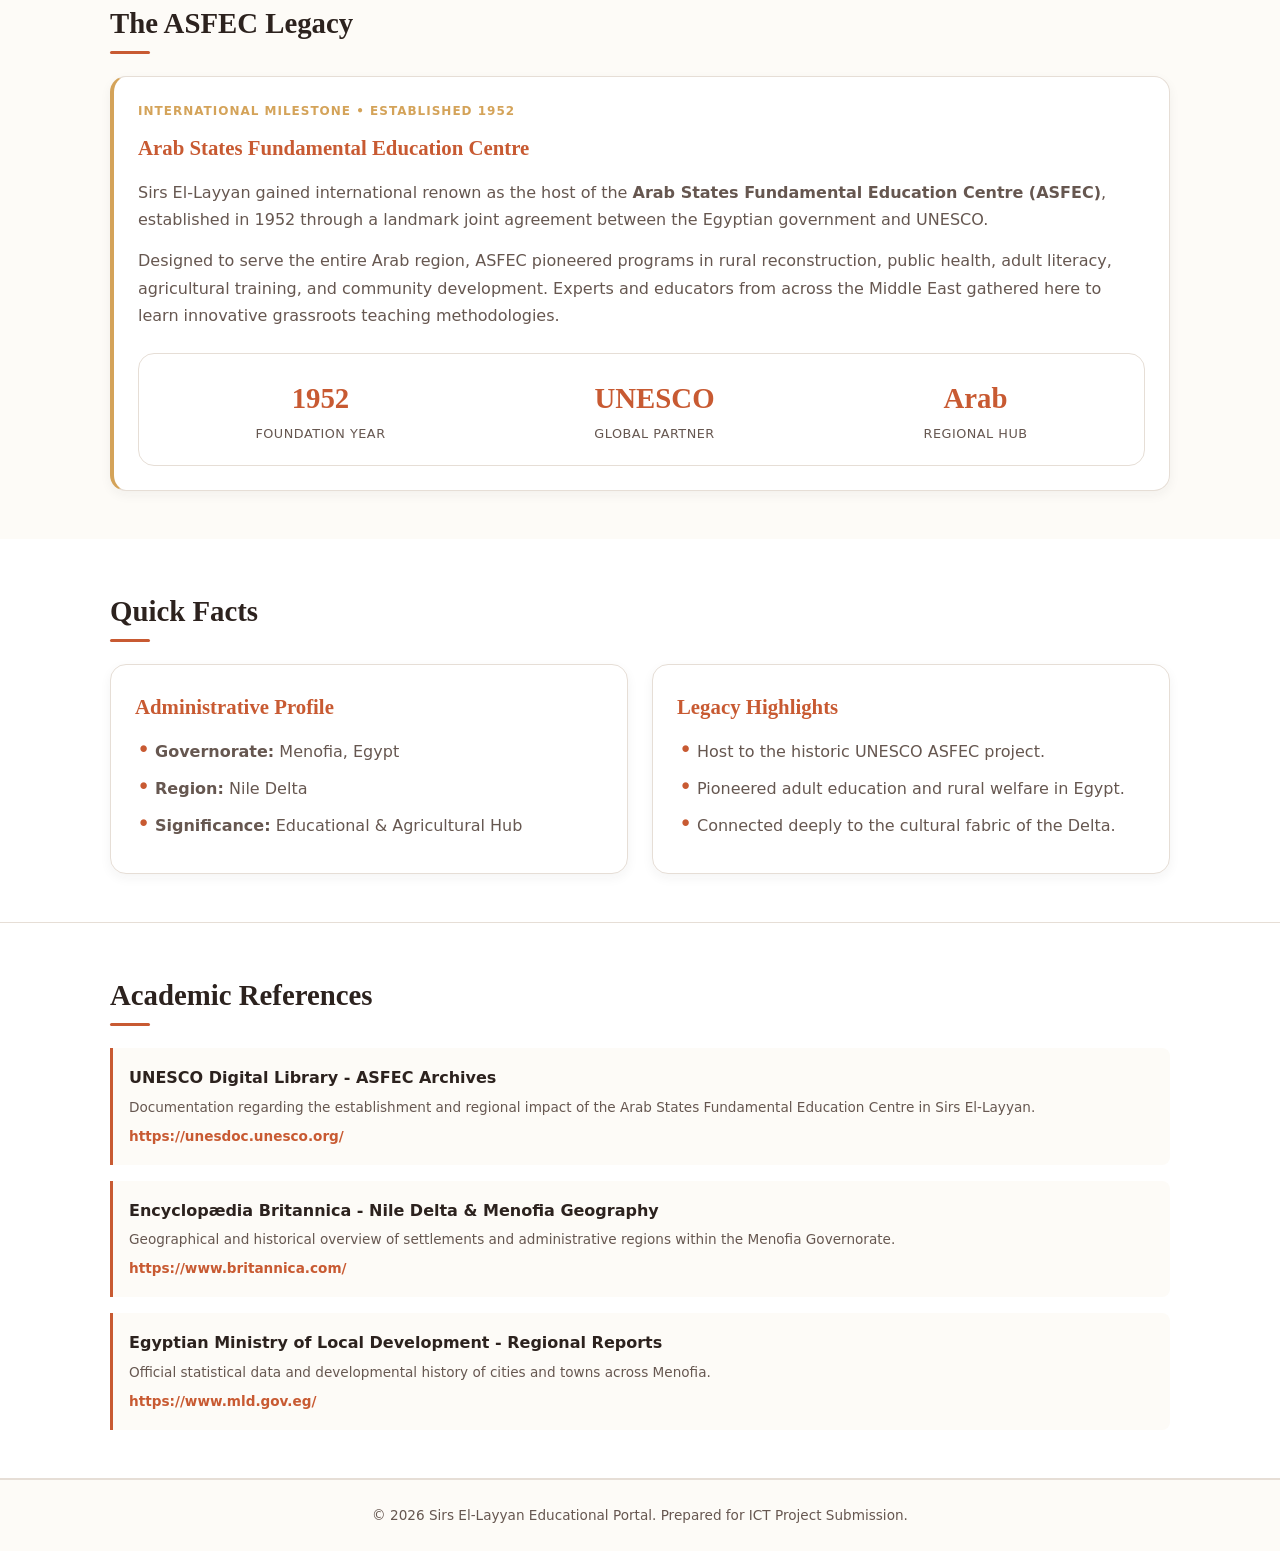
==== commit 1e6f7670: "Update clean code with no comments" ====
--- a/index.html
+++ b/index.html
@@ -1,5 +1,5 @@
 <!DOCTYPE html>
-<html lang="en">
+<html lang="en" dir="ltr">
 <head>
 <meta charset="UTF-8">
 <meta name="viewport" content="width=device-width, initial-scale=1.0">
@@ -11,16 +11,17 @@
 <header id="main-header">
 <div class="container header-content">
 <div class="brand-title">
-<h1>Sirs El-Layyan <span>(سرس الليان)</span></h1>
-<p class="brand-subtitle">Heart of Rural Heritage & Education in Menofia, Egypt</p>
+<h1 data-en="Sirs El-Layyan (سرس الليان)" data-ar="سرس الليان (Sirs El-Layyan)">Sirs El-Layyan <span>(سرس الليان)</span></h1>
+<p class="brand-subtitle" data-en="Heart of Rural Heritage & Education in Menofia, Egypt" data-ar="قلب التراث الريفي والتعليم في المنوفية، مصر">Heart of Rural Heritage & Education in Menofia, Egypt</p>
 </div>
 <nav>
 <ul id="nav-menu">
-<li><a href="#overview" class="nav-link">Overview</a></li>
-<li><a href="#history" class="nav-link">History</a></li>
-<li><a href="#asfec" class="nav-link">ASFEC Center</a></li>
-<li><a href="#key-facts" class="nav-link">Facts</a></li>
-<li><a href="#references" class="nav-link">References</a></li>
+<li><a href="#overview" class="nav-link" data-en="Overview" data-ar="نظرة عامة">Overview</a></li>
+<li><a href="#history" class="nav-link" data-en="History" data-ar="التاريخ">History</a></li>
+<li><a href="#asfec" class="nav-link" data-en="ASFEC Center" data-ar="مركز أسفيك">ASFEC Center</a></li>
+<li><a href="#key-facts" class="nav-link" data-en="Facts" data-ar="حقائق">Facts</a></li>
+<li><a href="#references" class="nav-link" data-en="References" data-ar="المراجع">References</a></li>
+<li><button id="lang-toggle-btn">🌐 العربية</button></li>
 <li><button id="theme-toggle-btn">🌙 Dark Mode</button></li>
 </ul>
 </nav>
@@ -29,31 +30,31 @@
 <main>
 <section class="hero">
 <div class="container">
-<span class="badge">Menofia Governorate • Egypt</span>
-<h1>Discover Sirs El-Layyan</h1>
-<p class="sub-title">Where Ancient Delta Roots Meet Modern Social Education</p>
-<p class="hero-description">Explore the rich geographical history, cultural landmarks, and the international educational legacy of one of Menofia's most prominent cities.</p>
-<a href="#overview" class="cta-button">Explore History</a>
+<span class="badge" data-en="Menofia Governorate • Egypt" data-ar="محافظة المنوفية • مصر">Menofia Governorate • Egypt</span>
+<h1 data-en="Discover Sirs El-Layyan" data-ar="اكتشف سرس الليان">Discover Sirs El-Layyan</h1>
+<p class="sub-title" data-en="Where Ancient Delta Roots Meet Modern Social Education" data-ar="حيث تلتقي أصول الدلتا العريقة بالتعليم الاجتماعي الحديث">Where Ancient Delta Roots Meet Modern Social Education</p>
+<p class="hero-description" data-en="Explore the rich geographical history, cultural landmarks, and the international educational legacy of one of Menofia's most prominent cities." data-ar="استكشف التاريخ الجغرافي الغني، والمعالم الثقافية، والإرث التعليمي الدولي لواحد من أبرز مراكز محافظة المنوفية.">Explore the rich geographical history, cultural landmarks, and the international educational legacy of one of Menofia's most prominent cities.</p>
+<a href="#overview" class="cta-button" data-en="Explore History" data-ar="استكشف التاريخ">Explore History</a>
 </div>
 </section>
 <section id="overview" class="section-padding">
 <div class="container">
 <div class="section-header">
-<h2>Geographical & Cultural Overview</h2>
+<h2 data-en="Geographical & Cultural Overview" data-ar="نظرة عامة جغرافية وثقافية">Geographical & Cultural Overview</h2>
 </div>
 <div class="grid-2">
 <div class="card">
-<h3>Geography & Location</h3>
-<p>Sirs El-Layyan is a historic city located in the Menofia Governorate of Egypt, positioned within the fertile Nile Delta region. Surrounded by lush agricultural lands, it serves as a crucial hub connecting local farming communities.</p>
-<p>Its strategic location has historically made it a vibrant center for regional commerce, rural development, and traditional Egyptian village life.</p>
+<h3 data-en="Geography & Location" data-ar="الجغرافيا والموقع">Geography & Location</h3>
+<p data-en="Sirs El-Layyan is a historic city located in the Menofia Governorate of Egypt, positioned within the fertile Nile Delta region. Surrounded by lush agricultural lands, it serves as a crucial hub connecting local farming communities." data-ar="سرس الليان هي مدينة تاريخية تقع في محافظة المنوفية بمصر، وتتمتع بموقع متميز داخل منطقة دلتا النيل الخصبة. تحيط بها الأراضي الزراعية، وتعد مركزاً حيوياً يربط المجتمعات الزراعية المحيطة.">Sirs El-Layyan is a historic city located in the Menofia Governorate of Egypt, positioned within the fertile Nile Delta region. Surrounded by lush agricultural lands, it serves as a crucial hub connecting local farming communities.</p>
+<p data-en="Its strategic location has historically made it a vibrant center for regional commerce, rural development, and traditional Egyptian village life." data-ar="جعلها موقعها الاستراتيجي عبر التاريخ مركزاً نشطاً للتجارة الإقليمية، والتنمية الريفية، وحياة القرية المصرية الأصيلة.">Its strategic location has historically made it a vibrant center for regional commerce, rural development, and traditional Egyptian village life.</p>
 </div>
 <div class="card">
-<h3>Culture & Community</h3>
-<p>The town embodies the quintessential charm of rural Egyptian heritage, characterized by community solidarity, rich agricultural traditions, and a deep-rooted appreciation for education and craftsmanship.</p>
+<h3 data-en="Culture & Community" data-ar="الثقافة والمجتمع">Culture & Community</h3>
+<p data-en="The town embodies the quintessential charm of rural Egyptian heritage, characterized by community solidarity, rich agricultural traditions, and a deep-rooted appreciation for education and craftsmanship." data-ar="تجسد المدينة سحر التراث الريفي المصري، وتتميز بالترابط المجتمعي، والتقاليد الزراعية الغنية، والتقدير العميق للتعليم والحرف اليدوية.">The town embodies the quintessential charm of rural Egyptian heritage, characterized by community solidarity, rich agricultural traditions, and a deep-rooted appreciation for education and craftsmanship.</p>
 <ul class="fact-list">
-<li>Active agricultural economy centered around Delta crops.</li>
-<li>Traditional architecture blending village heritage with modern expansion.</li>
-<li>Strong historical emphasis on community upliftment.</li>
+<li data-en="Active agricultural economy centered around Delta crops." data-ar="اقتصاد زراعي نشط يعتمد على محاصيل الدلتا.">Active agricultural economy centered around Delta crops.</li>
+<li data-en="Traditional architecture blending village heritage with modern expansion." data-ar="عمارة تقليدية تدمج بين تراث القرية والتوسع الحديث.">Traditional architecture blending village heritage with modern expansion.</li>
+<li data-en="Strong historical emphasis on community upliftment." data-ar="اهتمام تاريخي قوي بالنهوض بالمجتمع.">Strong historical emphasis on community upliftment.</li>
 </ul>
 </div>
 </div>
@@ -62,20 +63,20 @@
 <section id="history" class="section-padding" style="background-color: var(--bg-surface);">
 <div class="container">
 <div class="section-header">
-<h2>Historical Roots</h2>
+<h2 data-en="Historical Roots" data-ar="الجذور التاريخية">Historical Roots</h2>
 </div>
 <div class="grid-3">
 <div class="card">
-<h3>Ancient Origins</h3>
-<p>The roots of Sirs El-Layyan trace back through centuries of Egyptian history, evolving from an ancient Nile Delta agricultural settlement into an organized administrative and cultural town.</p>
+<h3 data-en="Ancient Origins" data-ar="الأصول القديمة">Ancient Origins</h3>
+<p data-en="The roots of Sirs El-Layyan trace back through centuries of Egyptian history, evolving from an ancient Nile Delta agricultural settlement into an organized administrative and cultural town." data-ar="ترجع جذور سرس الليان إلى قرون مضت من التاريخ المصري، حيث تطورت من مجتمع زراعي قديم في دلتا النيل إلى مدينة تنظيمية وثقافية.">The roots of Sirs El-Layyan trace back through centuries of Egyptian history, evolving from an ancient Nile Delta agricultural settlement into an organized administrative and cultural town.</p>
 </div>
 <div class="card">
-<h3>Agricultural Evolution</h3>
-<p>For generations, the fertile silt of the Delta enabled local inhabitants to excel in farming, irrigation management, and livestock rearing, shaping the economic backbone of the region.</p>
+<h3 data-en="Agricultural Evolution" data-ar="التطور الزراعي">Agricultural Evolution</h3>
+<p data-en="For generations, the fertile silt of the Delta enabled local inhabitants to excel in farming, irrigation management, and livestock rearing, shaping the economic backbone of the region." data-ar="على مدى أجيال، مكنت طمي الدلتا الخصبة السكان المحللين من التفوق في الزراعة، وإدارة الري، وتربية الماشية، مما شكل العمود الفقري الاقتصادي للمنطقة.">For generations, the fertile silt of the Delta enabled local inhabitants to excel in farming, irrigation management, and livestock rearing, shaping the economic backbone of the region.</p>
 </div>
 <div class="card">
-<h3>Modern Development</h3>
-<p>In the 20th century, the city transitioned into a recognized focal point for national rural reform programs, transforming its social landscape and educational framework.</p>
+<h3 data-en="Modern Development" data-ar="التطوير الحديث">Modern Development</h3>
+<p data-en="In the 20th century, the city transitioned into a recognized focal point for national rural reform programs, transforming its social landscape and educational framework." data-ar="في القرن العشرين، تحولت المدينة إلى نقطة محورية لبرامج الإصلاح الريفي الوطني، مما غير المشهد الاجتماعي والتعليمي بها.">In the 20th century, the city transitioned into a recognized focal point for national rural reform programs, transforming its social landscape and educational framework.</p>
 </div>
 </div>
 </div>
@@ -83,25 +84,25 @@
 <section id="asfec" class="section-padding">
 <div class="container">
 <div class="section-header">
-<h2>The ASFEC Legacy</h2>
+<h2 data-en="The ASFEC Legacy" data-ar="إرث مركز أسفيك (ASFEC)">The ASFEC Legacy</h2>
 </div>
 <div class="card feature-card">
-<span class="feature-tag">International Milestone • Established 1952</span>
-<h3>Arab States Fundamental Education Centre</h3>
-<p>Sirs El-Layyan gained international renown as the host of the <strong>Arab States Fundamental Education Centre (ASFEC)</strong>, established in 1952 through a landmark joint agreement between the Egyptian government and UNESCO.</p>
-<p>Designed to serve the entire Arab region, ASFEC pioneered programs in rural reconstruction, public health, adult literacy, agricultural training, and community development. Experts and educators from across the Middle East gathered here to learn innovative grassroots teaching methodologies.</p>
+<span class="feature-tag" data-en="International Milestone • Established 1952" data-ar="إنجاز دولي • تأسس عام 1952">International Milestone • Established 1952</span>
+<h3 data-en="Arab States Fundamental Education Centre" data-ar="المركز الدولي للتعليم الوظيفي للكبار في العالم العربي">Arab States Fundamental Education Centre</h3>
+<p data-en="Sirs El-Layyan gained international renown as the host of the Arab States Fundamental Education Centre (ASFEC), established in 1952 through a landmark joint agreement between the Egyptian government and UNESCO." data-ar="أكتسبت سرس الليان شهرة دولية عندما استضافت المركز الدولي للتعليم الوظيفي للكبار في العالم العربي (أسفيك)، والذي تأسس عام 1952 بموجب اتفاقية تاريخية بين الحكومة المصرية واليونيسكو.">Sirs El-Layyan gained international renown as the host of the <strong>Arab States Fundamental Education Centre (ASFEC)</strong>, established in 1952 through a landmark joint agreement between the Egyptian government and UNESCO.</p>
+<p data-en="Designed to serve the entire Arab region, ASFEC pioneered programs in rural reconstruction, public health, adult literacy, agricultural training, and community development. Experts and educators from across the Middle East gathered here to learn innovative grassroots teaching methodologies." data-ar="تم تصميم المركز لخدمة المنطقة العربية بأكملها، حيث راد برامج التنمية الريفية، والصحة العامة، ومحو أمية الكبار، والتدريب الزراعي. واجتمع فيه الخبراء والمعلمون من مختلف أنحاء الشرق الأوسط.">Designed to serve the entire Arab region, ASFEC pioneered programs in rural reconstruction, public health, adult literacy, agricultural training, and community development. Experts and educators from across the Middle East gathered here to learn innovative grassroots teaching methodologies.</p>
 <div class="stats-box">
 <div class="stat-item">
 <div class="stat-number">1952</div>
-<div class="stat-label">Foundation Year</div>
+<div class="stat-label" data-en="Foundation Year" data-ar="سنة التأسيس">Foundation Year</div>
 </div>
 <div class="stat-item">
 <div class="stat-number">UNESCO</div>
-<div class="stat-label">Global Partner</div>
+<div class="stat-label" data-en="Global Partner" data-ar="شريك دولي">Global Partner</div>
 </div>
 <div class="stat-item">
 <div class="stat-number">Arab</div>
-<div class="stat-label">Regional Hub</div>
+<div class="stat-label" data-en="Regional Hub" data-ar="مركز إقليمي">Regional Hub</div>
 </div>
 </div>
 </div>
@@ -110,23 +111,23 @@
 <section id="key-facts" class="section-padding" style="background-color: var(--bg-surface);">
 <div class="container">
 <div class="section-header">
-<h2>Quick Facts</h2>
+<h2 data-en="Quick Facts" data-ar="حقائق سريعة">Quick Facts</h2>
 </div>
 <div class="grid-2">
 <div class="card">
-<h3>Administrative Profile</h3>
+<h3 data-en="Administrative Profile" data-ar="الملف الإداري">Administrative Profile</h3>
 <ul class="fact-list">
-<li><strong>Governorate:</strong> Menofia, Egypt</li>
-<li><strong>Region:</strong> Nile Delta</li>
-<li><strong>Significance:</strong> Educational & Agricultural Hub</li>
+<li data-en="Governorate: Menofia, Egypt" data-ar="المحافظة: المنوفية، مصر"><strong>Governorate:</strong> Menofia, Egypt</li>
+<li data-en="Region: Nile Delta" data-ar="المنطقة: دلتا النيل"><strong>Region:</strong> Nile Delta</li>
+<li data-en="Significance: Educational & Agricultural Hub" data-ar="الأهمية: مركز تعليمي وزراعي"><strong>Significance:</strong> Educational & Agricultural Hub</li>
 </ul>
 </div>
 <div class="card">
-<h3>Legacy Highlights</h3>
+<h3 data-en="Legacy Highlights" data-ar="أبرز الإنجازات">Legacy Highlights</h3>
 <ul class="fact-list">
-<li>Host to the historic UNESCO ASFEC project.</li>
-<li>Pioneered adult education and rural welfare in Egypt.</li>
-<li>Connected deeply to the cultural fabric of the Delta.</li>
+<li data-en="Host to the historic UNESCO ASFEC project." data-ar="مقر مشروع اليونسكو التاريخي (أسفيك).">Host to the historic UNESCO ASFEC project.</li>
+<li data-en="Pioneered adult education and rural welfare in Egypt." data-ar="رواد تعليم الكبار والرعاية الريفية في مصر.">Pioneered adult education and rural welfare in Egypt.</li>
+<li data-en="Connected deeply to the cultural fabric of the Delta." data-ar="مرتبطة بعمق بالنسيج الثقافي للدلتا.">Connected deeply to the cultural fabric of the Delta.</li>
 </ul>
 </div>
 </div>
@@ -135,22 +136,22 @@
 <section id="references" class="section-padding references-section">
 <div class="container">
 <div class="section-header">
-<h2>Academic References</h2>
+<h2 data-en="Academic References" data-ar="المراجع الأكاديمية">Academic References</h2>
 </div>
 <div class="reference-list">
 <div class="ref-item">
-<div class="ref-title">UNESCO Digital Library - ASFEC Archives</div>
-<div class="ref-details">Documentation regarding the establishment and regional impact of the Arab States Fundamental Education Centre in Sirs El-Layyan.</div>
+<div class="ref-title" data-en="UNESCO Digital Library - ASFEC Archives" data-ar="مكتبة اليونسكو الرقمية - أرشيف أسفيك">UNESCO Digital Library - ASFEC Archives</div>
+<div class="ref-details" data-en="Documentation regarding the establishment and regional impact of the Arab States Fundamental Education Centre in Sirs El-Layyan." data-ar="وثائق متعلقة بتأسيس والأثر الإقليمي لمركز التعليم الوظيفي للكبار في سرس الليان.">Documentation regarding the establishment and regional impact of the Arab States Fundamental Education Centre in Sirs El-Layyan.</div>
 <a href="https://unesdoc.unesco.org/" target="_blank" rel="noopener noreferrer" class="ref-link">https://unesdoc.unesco.org/</a>
 </div>
 <div class="ref-item">
-<div class="ref-title">Encyclopædia Britannica - Nile Delta & Menofia Geography</div>
-<div class="ref-details">Geographical and historical overview of settlements and administrative regions within the Menofia Governorate.</div>
+<div class="ref-title" data-en="Encyclopædia Britannica - Nile Delta & Menofia Geography" data-ar="موسوعة بريتانيكا - جغرافية دلتا النيل والمنوفية">Encyclopædia Britannica - Nile Delta & Menofia Geography</div>
+<div class="ref-details" data-en="Geographical and historical overview of settlements and administrative regions within the Menofia Governorate." data-ar="نظرة عامة جغرافية وتاريخية للمستوطنات والمناطق الإدارية داخل محافظة المنوفية.">Geographical and historical overview of settlements and administrative regions within the Menofia Governorate.</div>
 <a href="https://www.britannica.com/" target="_blank" rel="noopener noreferrer" class="ref-link">https://www.britannica.com/</a>
 </div>
 <div class="ref-item">
-<div class="ref-title">Egyptian Ministry of Local Development - Regional Reports</div>
-<div class="ref-details">Official statistical data and developmental history of cities and towns across Menofia.</div>
+<div class="ref-title" data-en="Egyptian Ministry of Local Development - Regional Reports" data-ar="وزارة التنمية المحلية المصرية - التقارير الإقليمية">Egyptian Ministry of Local Development - Regional Reports</div>
+<div class="ref-details" data-en="Official statistical data and developmental history of cities and towns across Menofia." data-ar="البيانات الإحصائية الرسمية والتاريخ التنموي للمدن والقرى بمحافظة المنوفية.">Official statistical data and developmental history of cities and towns across Menofia.</div>
 <a href="https://www.mld.gov.eg/" target="_blank" rel="noopener noreferrer" class="ref-link">https://www.mld.gov.eg/</a>
 </div>
 </div>
@@ -159,7 +160,7 @@
 </main>
 <footer>
 <div class="container">
-<p>&copy; 2026 Sirs El-Layyan Educational Portal. Prepared for ICT Project Submission.</p>
+<p data-en="© 2026 Sirs El-Layyan Educational Portal. Prepared for ICT Project Submission." data-ar="© 2026 بوابة سرس الليان التعليمية. تم الإعداد لمشروع تكنولوجيا المعلومات والاتصالات.">&copy; 2026 Sirs El-Layyan Educational Portal. Prepared for ICT Project Submission.</p>
 </div>
 </footer>
 </body>
--- a/style.css
+++ b/style.css
@@ -39,6 +39,7 @@
 
 html {
     scroll-behavior: smooth;
+    overflow-x: hidden;
 }
 
 body {
@@ -47,15 +48,18 @@
     font-family: var(--font-body);
     line-height: 1.7;
     transition: background-color 0.4s ease, color 0.4s ease;
+    overflow-x: hidden;
+    width: 100%;
 }
 
 .container {
     max-width: 1100px;
     margin: 0 auto;
-    padding: 0 24px;
-}
-
-.navbar {
+    padding: 0 20px;
+    width: 100%;
+}
+
+#main-header {
     position: sticky;
     top: 0;
     z-index: 1000;
@@ -63,34 +67,41 @@
     border-bottom: 1px solid var(--border-color);
     box-shadow: var(--shadow-sm);
     transition: background-color 0.4s ease;
-}
-
-.nav-container {
+    width: 100%;
+}
+
+.header-content {
     display: flex;
     justify-content: space-between;
     align-items: center;
-    height: 70px;
-}
-
-.nav-logo {
+    padding: 16px 20px;
+    flex-wrap: wrap;
+    gap: 12px;
+}
+
+.brand-title h1 {
     font-family: var(--font-heading);
     font-size: 1.4rem;
-    font-weight: 700;
-    color: var(--accent-terracotta);
-    text-decoration: none;
-    display: flex;
-    align-items: center;
-    gap: 8px;
-}
-
-.nav-links {
+    color: var(--accent-terracotta);
+    margin-bottom: 2px;
+}
+
+.brand-subtitle {
+    font-size: 0.85rem;
+    color: var(--text-muted);
+}
+
+#nav-menu {
     display: flex;
     list-style: none;
-    gap: 24px;
+    gap: 16px;
     align-items: center;
-}
-
-.nav-links a {
+    margin: 0;
+    padding: 0;
+    flex-wrap: wrap;
+}
+
+#nav-menu a {
     text-decoration: none;
     color: var(--text-main);
     font-weight: 600;
@@ -98,11 +109,12 @@
     transition: var(--transition);
 }
 
-.nav-links a:hover {
-    color: var(--accent-terracotta);
-}
-
-.theme-btn {
+#nav-menu a:hover {
+    color: var(--accent-terracotta);
+}
+
+#theme-toggle-btn,
+#lang-toggle-btn {
     background: transparent;
     border: 1px solid var(--border-color);
     color: var(--text-main);
@@ -116,13 +128,14 @@
     transition: var(--transition);
 }
 
-.theme-btn:hover {
+#theme-toggle-btn:hover,
+#lang-toggle-btn:hover {
     border-color: var(--accent-terracotta);
     color: var(--accent-terracotta);
 }
 
 .hero {
-    padding: 80px 0 60px;
+    padding: 60px 0 40px;
     text-align: center;
     background: linear-gradient(180deg, var(--bg-surface) 0%, var(--bg-primary) 100%);
     border-bottom: 1px solid var(--border-color);
@@ -134,7 +147,7 @@
     background-color: rgba(200, 90, 50, 0.1);
     color: var(--accent-terracotta);
     border-radius: 50px;
-    font-size: 0.85rem;
+    font-size: 0.8rem;
     font-weight: 700;
     letter-spacing: 1px;
     text-transform: uppercase;
@@ -143,14 +156,15 @@
 
 .hero h1 {
     font-family: var(--font-heading);
-    font-size: 3rem;
+    font-size: 2.5rem;
     margin-bottom: 12px;
     color: var(--text-main);
+    word-break: break-word;
 }
 
 .sub-title {
     font-family: var(--font-heading);
-    font-size: 1.5rem;
+    font-size: 1.3rem;
     color: var(--accent-gold);
     margin-bottom: 20px;
     font-style: italic;
@@ -160,7 +174,7 @@
     max-width: 680px;
     margin: 0 auto 30px;
     color: var(--text-muted);
-    font-size: 1.1rem;
+    font-size: 1rem;
 }
 
 .cta-button {
@@ -182,16 +196,16 @@
 }
 
 .section-padding {
-    padding: 60px 0;
+    padding: 48px 0;
 }
 
 .section-header {
-    margin-bottom: 36px;
+    margin-bottom: 28px;
 }
 
 .section-header h2 {
     font-family: var(--font-heading);
-    font-size: 2rem;
+    font-size: 1.8rem;
     color: var(--text-main);
     position: relative;
     display: inline-block;
@@ -210,40 +224,40 @@
 
 .grid-2 {
     display: grid;
-    grid-template-columns: repeat(auto-fit, minmax(300px, 1fr));
-    gap: 32px;
+    grid-template-columns: repeat(auto-fit, minmax(260px, 1fr));
+    gap: 24px;
 }
 
 .grid-3 {
     display: grid;
-    grid-template-columns: repeat(auto-fit, minmax(280px, 1fr));
-    gap: 24px;
+    grid-template-columns: repeat(auto-fit, minmax(240px, 1fr));
+    gap: 20px;
 }
 
 .card {
     background-color: var(--bg-card);
     border: 1px solid var(--border-color);
     border-radius: var(--radius-lg);
-    padding: 32px;
+    padding: 24px;
     box-shadow: var(--shadow-sm);
     transition: var(--transition);
 }
 
 .card:hover {
     box-shadow: var(--shadow-md);
-    transform: translateY(-4px);
+    transform: translateY(-2px);
 }
 
 .card h3 {
     font-family: var(--font-heading);
-    font-size: 1.4rem;
-    margin-bottom: 16px;
+    font-size: 1.3rem;
+    margin-bottom: 14px;
     color: var(--accent-terracotta);
 }
 
 .card p {
     color: var(--text-muted);
-    margin-bottom: 16px;
+    margin-bottom: 14px;
 }
 
 .card p:last-child {
@@ -272,20 +286,21 @@
     background-color: var(--bg-surface);
     border: 1px solid var(--border-color);
     border-radius: var(--radius-lg);
-    padding: 24px;
+    padding: 20px;
     margin-top: 24px;
     text-align: center;
+    gap: 16px;
 }
 
 .stat-item .stat-number {
     font-family: var(--font-heading);
-    font-size: 2rem;
+    font-size: 1.8rem;
     font-weight: 700;
     color: var(--accent-terracotta);
 }
 
 .stat-item .stat-label {
-    font-size: 0.85rem;
+    font-size: 0.8rem;
     color: var(--text-muted);
     text-transform: uppercase;
     letter-spacing: 0.5px;
@@ -298,15 +313,15 @@
 
 .fact-list li {
     position: relative;
-    padding-left: 24px;
-    margin-bottom: 12px;
+    padding-left: 20px;
+    margin-bottom: 10px;
     color: var(--text-muted);
 }
 
 .fact-list li::before {
     content: "•";
     position: absolute;
-    left: 4px;
+    left: 2px;
     color: var(--accent-terracotta);
     font-size: 1.4rem;
     line-height: 1;
@@ -325,7 +340,7 @@
 }
 
 .ref-item {
-    padding: 16px 20px;
+    padding: 16px;
     border-left: 3px solid var(--accent-terracotta);
     background-color: var(--bg-primary);
     border-radius: 0 var(--radius-sm) var(--radius-sm) 0;
@@ -337,7 +352,7 @@
 }
 
 .ref-details {
-    font-size: 0.9rem;
+    font-size: 0.85rem;
     color: var(--text-muted);
     margin-top: 4px;
 }
@@ -359,37 +374,77 @@
 }
 
 footer {
-    padding: 30px 0;
+    padding: 24px 0;
     text-align: center;
     border-top: 1px solid var(--border-color);
     color: var(--text-muted);
-    font-size: 0.9rem;
+    font-size: 0.85rem;
+}
+
+html[dir="rtl"] {
+    font-family: 'Segoe UI', Tahoma, Geneva, Verdana, sans-serif;
+}
+
+html[dir="rtl"] .fact-list li {
+    padding-left: 0;
+    padding-right: 20px;
+}
+
+html[dir="rtl"] .fact-list li::before {
+    left: auto;
+    right: 2px;
+}
+
+html[dir="rtl"] .feature-card,
+html[dir="rtl"] .ref-item {
+    border-left: none;
+    border-right: 4px solid var(--accent-gold);
+}
+
+html[dir="rtl"] .ref-item {
+    border-right-color: var(--accent-terracotta);
+    border-radius: var(--radius-sm) 0 0 var(--radius-sm);
+}
+
+html[dir="rtl"] .section-header h2::after {
+    left: auto;
+    right: 0;
 }
 
 @media (max-width: 768px) {
-    .nav-container {
+    .header-content {
         flex-direction: column;
-        height: auto;
-        padding: 16px 0;
+        align-items: center;
+        text-align: center;
+    }
+
+    #nav-menu {
+        justify-content: center;
         gap: 12px;
     }
 
-    .nav-links {
-        gap: 16px;
-        flex-wrap: wrap;
-        justify-content: center;
+    .hero {
+        padding: 40px 0 30px;
     }
 
     .hero h1 {
-        font-size: 2.2rem;
+        font-size: 1.8rem;
     }
 
     .sub-title {
-        font-size: 1.2rem;
+        font-size: 1.1rem;
+    }
+
+    .section-header h2 {
+        font-size: 1.5rem;
     }
 
     .stats-box {
         flex-direction: column;
-        gap: 16px;
+        gap: 12px;
+    }
+
+    .grid-2, .grid-3 {
+        grid-template-columns: 1fr;
     }
 }
